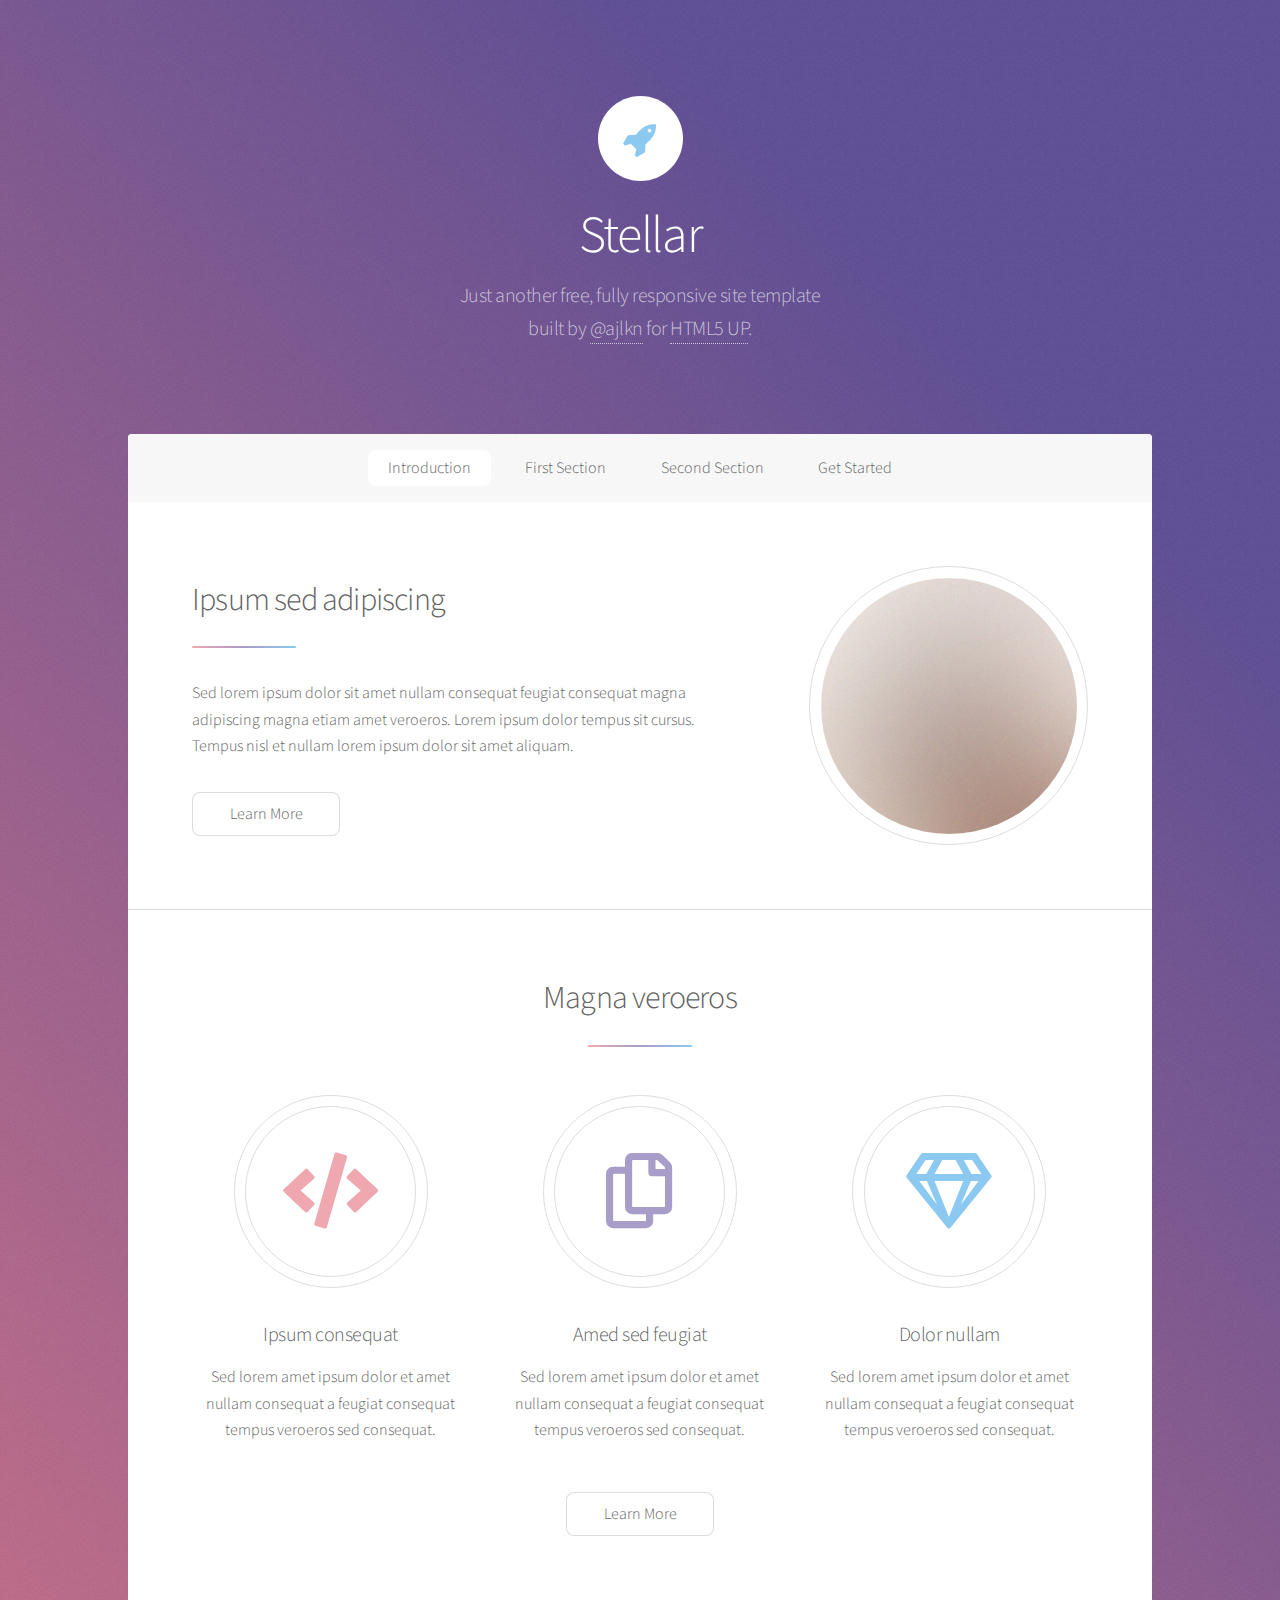
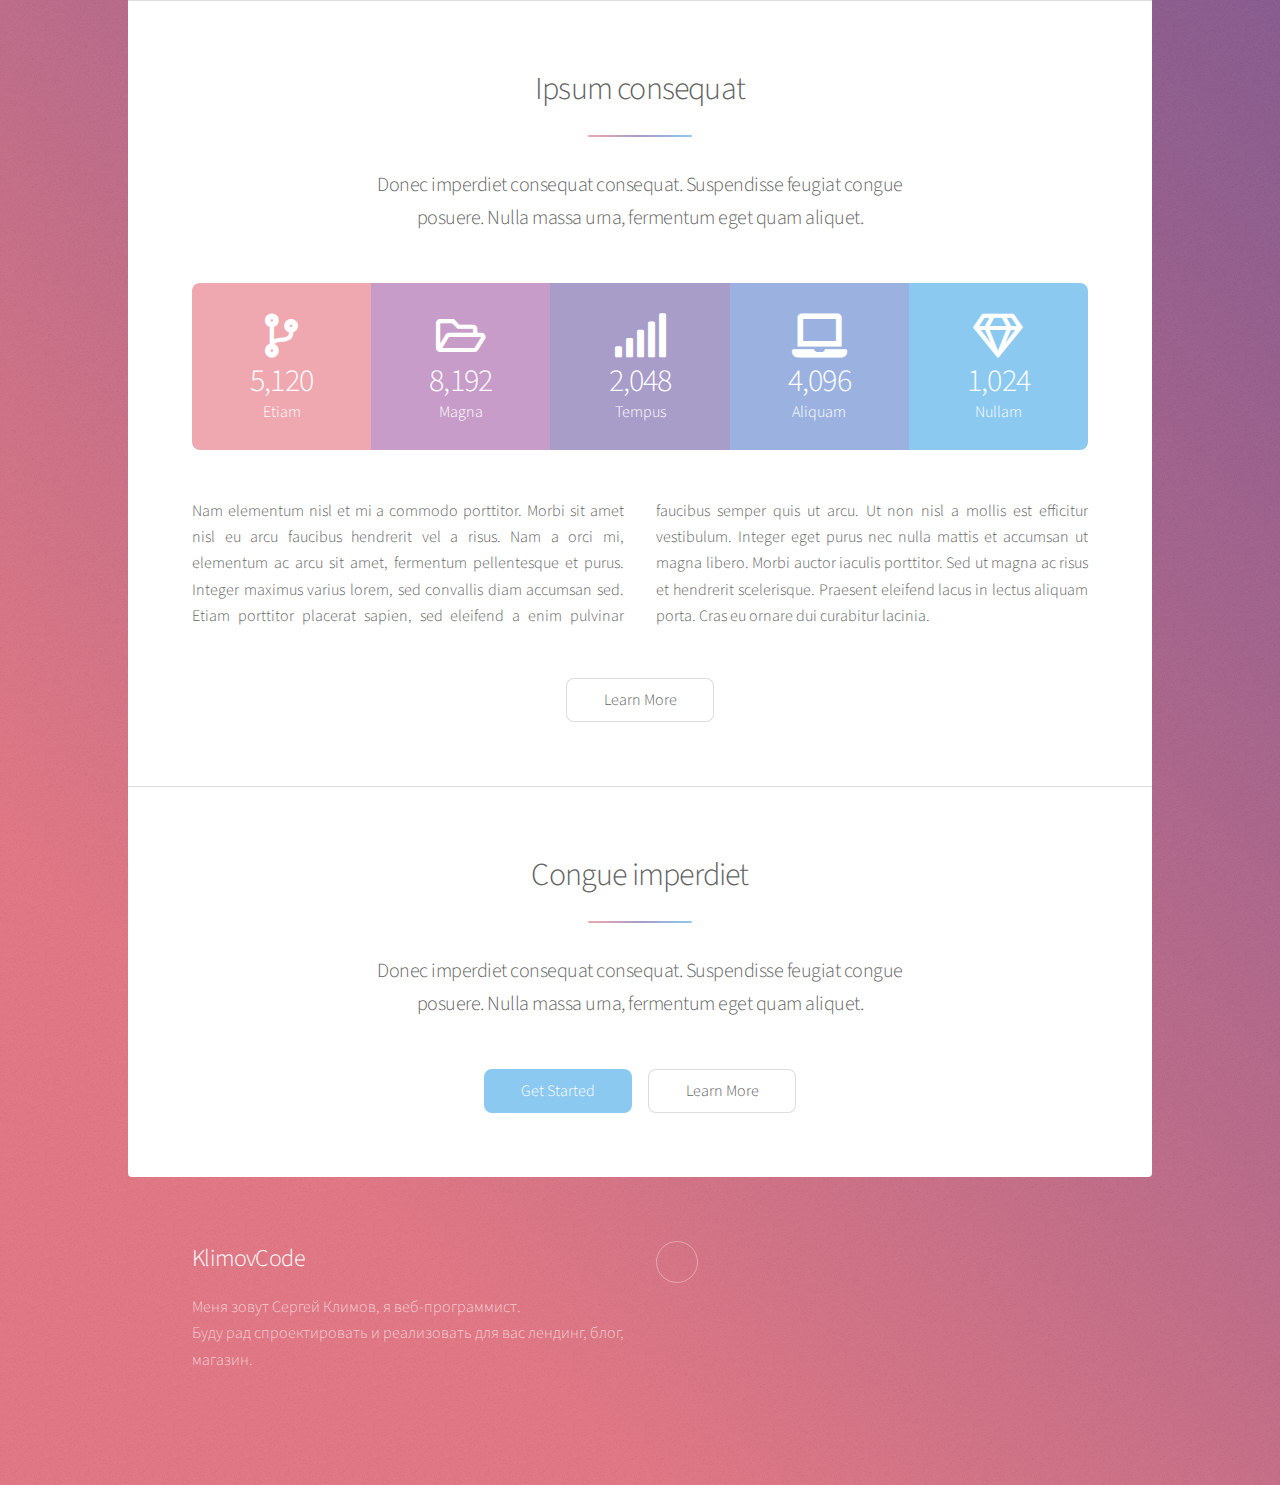
==== index.html @ 46825be9 "add clear template" ====
<!DOCTYPE HTML>
<!--
	Stellar by HTML5 UP
	html5up.net | @ajlkn
	Free for personal and commercial use under the CCA 3.0 license (html5up.net/license)
-->
<html>
	<head>
		<title>Stellar by HTML5 UP</title>
		<meta charset="utf-8" />
		<meta name="viewport" content="width=device-width, initial-scale=1, user-scalable=no" />
		<link rel="stylesheet" href="assets/css/main.css" />
		<noscript><link rel="stylesheet" href="assets/css/noscript.css" /></noscript>
	</head>
	<body class="is-preload">

		<!-- Wrapper -->
			<div id="wrapper">

				<!-- Header -->
					<header id="header" class="alt">
						<span class="logo"><img src="images/logo.svg" alt="" /></span>
						<h1>Stellar</h1>
						<p>Just another free, fully responsive site template<br />
						built by <a href="https://twitter.com/ajlkn">@ajlkn</a> for <a href="https://html5up.net">HTML5 UP</a>.</p>
					</header>

				<!-- Nav -->
					<nav id="nav">
						<ul>
							<li><a href="#intro" class="active">Introduction</a></li>
							<li><a href="#first">First Section</a></li>
							<li><a href="#second">Second Section</a></li>
							<li><a href="#cta">Get Started</a></li>
						</ul>
					</nav>

				<!-- Main -->
					<div id="main">

						<!-- Introduction -->
							<section id="intro" class="main">
								<div class="spotlight">
									<div class="content">
										<header class="major">
											<h2>Ipsum sed adipiscing</h2>
										</header>
										<p>Sed lorem ipsum dolor sit amet nullam consequat feugiat consequat magna
										adipiscing magna etiam amet veroeros. Lorem ipsum dolor tempus sit cursus.
										Tempus nisl et nullam lorem ipsum dolor sit amet aliquam.</p>
										<ul class="actions">
											<li><a href="generic.html" class="button">Learn More</a></li>
										</ul>
									</div>
									<span class="image"><img src="images/pic01.jpg" alt="" /></span>
								</div>
							</section>

						<!-- First Section -->
							<section id="first" class="main special">
								<header class="major">
									<h2>Magna veroeros</h2>
								</header>
								<ul class="features">
									<li>
										<span class="icon solid major style1 fa-code"></span>
										<h3>Ipsum consequat</h3>
										<p>Sed lorem amet ipsum dolor et amet nullam consequat a feugiat consequat tempus veroeros sed consequat.</p>
									</li>
									<li>
										<span class="icon major style3 fa-copy"></span>
										<h3>Amed sed feugiat</h3>
										<p>Sed lorem amet ipsum dolor et amet nullam consequat a feugiat consequat tempus veroeros sed consequat.</p>
									</li>
									<li>
										<span class="icon major style5 fa-gem"></span>
										<h3>Dolor nullam</h3>
										<p>Sed lorem amet ipsum dolor et amet nullam consequat a feugiat consequat tempus veroeros sed consequat.</p>
									</li>
								</ul>
								<footer class="major">
									<ul class="actions special">
										<li><a href="generic.html" class="button">Learn More</a></li>
									</ul>
								</footer>
							</section>

						<!-- Second Section -->
							<section id="second" class="main special">
								<header class="major">
									<h2>Ipsum consequat</h2>
									<p>Donec imperdiet consequat consequat. Suspendisse feugiat congue<br />
									posuere. Nulla massa urna, fermentum eget quam aliquet.</p>
								</header>
								<ul class="statistics">
									<li class="style1">
										<span class="icon solid fa-code-branch"></span>
										<strong>5,120</strong> Etiam
									</li>
									<li class="style2">
										<span class="icon fa-folder-open"></span>
										<strong>8,192</strong> Magna
									</li>
									<li class="style3">
										<span class="icon solid fa-signal"></span>
										<strong>2,048</strong> Tempus
									</li>
									<li class="style4">
										<span class="icon solid fa-laptop"></span>
										<strong>4,096</strong> Aliquam
									</li>
									<li class="style5">
										<span class="icon fa-gem"></span>
										<strong>1,024</strong> Nullam
									</li>
								</ul>
								<p class="content">Nam elementum nisl et mi a commodo porttitor. Morbi sit amet nisl eu arcu faucibus hendrerit vel a risus. Nam a orci mi, elementum ac arcu sit amet, fermentum pellentesque et purus. Integer maximus varius lorem, sed convallis diam accumsan sed. Etiam porttitor placerat sapien, sed eleifend a enim pulvinar faucibus semper quis ut arcu. Ut non nisl a mollis est efficitur vestibulum. Integer eget purus nec nulla mattis et accumsan ut magna libero. Morbi auctor iaculis porttitor. Sed ut magna ac risus et hendrerit scelerisque. Praesent eleifend lacus in lectus aliquam porta. Cras eu ornare dui curabitur lacinia.</p>
								<footer class="major">
									<ul class="actions special">
										<li><a href="generic.html" class="button">Learn More</a></li>
									</ul>
								</footer>
							</section>

						<!-- Get Started -->
							<section id="cta" class="main special">
								<header class="major">
									<h2>Congue imperdiet</h2>
									<p>Donec imperdiet consequat consequat. Suspendisse feugiat congue<br />
									posuere. Nulla massa urna, fermentum eget quam aliquet.</p>
								</header>
								<footer class="major">
									<ul class="actions special">
										<li><a href="generic.html" class="button primary">Get Started</a></li>
										<li><a href="generic.html" class="button">Learn More</a></li>
									</ul>
								</footer>
							</section>

					</div>

				<!-- Footer -->
					<!-- <footer id="footer">
						<section>
							<h2>Aliquam sed mauris</h2>
							<p>Sed lorem ipsum dolor sit amet et nullam consequat feugiat consequat magna adipiscing tempus etiam dolore veroeros. eget dapibus mauris. Cras aliquet, nisl ut viverra sollicitudin, ligula erat egestas velit, vitae tincidunt odio.</p>
							<ul class="actions">
								<li><a href="generic.html" class="button">Learn More</a></li>
							</ul>
						</section>
						<section>
							<h2>Etiam feugiat</h2>
							<dl class="alt">
								<dt>Address</dt>
								<dd>1234 Somewhere Road &bull; Nashville, TN 00000 &bull; USA</dd>
								<dt>Phone</dt>
								<dd>(000) 000-0000 x 0000</dd>
								<dt>Email</dt>
								<dd><a href="#">information@untitled.tld</a></dd>
							</dl>
							<ul class="icons">
								<li><a href="#" class="icon brands fa-twitter alt"><span class="label">Twitter</span></a></li>
								<li><a href="#" class="icon brands fa-facebook-f alt"><span class="label">Facebook</span></a></li>
								<li><a href="#" class="icon brands fa-instagram alt"><span class="label">Instagram</span></a></li>
								<li><a href="#" class="icon brands fa-github alt"><span class="label">GitHub</span></a></li>
								<li><a href="#" class="icon brands fa-dribbble alt"><span class="label">Dribbble</span></a></li>
							</ul>
						</section>
						<p class="copyright">&copy; Untitled. Design: <a href="https://html5up.net">HTML5 UP</a>.</p>
					</footer> -->
					<!-- Footer -->
<footer id="footer">
    <section>
        <h2>KlimovCode</h2>
        <p>Меня зовут Сергей Климов, я веб-программист. <br />
                Буду рад спроектировать и реализовать для вас лендинг, блог, магазин.
        </p>
        <!-- <ul class="actions">
            <li><a href="generic.html" class="button">Learn More</a></li>
        </ul> -->
    </section>
    <section>
        <!-- <h2>Etiam feugiat</h2>
        <dl class="alt">
            <dt>Address</dt>
            <dd>1234 Somewhere Road &bull; Nashville, TN 00000 &bull; USA</dd>
            <dt>Phone</dt>
            <dd>(000) 000-0000 x 0000</dd>
            <dt>Email</dt>
            <dd><a href="#">information@untitled.tld</a></dd>
        </dl> -->
        <ul class="icons">
            <!-- <li><a href="#" class="icon fa-twitter alt"><span class="label">Twitter</span></a></li>
            <li><a href="#" class="icon fa-facebook alt"><span class="label">Facebook</span></a></li>
            <li><a href="#" class="icon fa-instagram alt"><span class="label">Instagram</span></a></li> -->
            <li><a href="https://github.com/KlimovCode" class="icon fa-github alt"><span class="label">GitHub</span></a></li>
            <!-- <li><a href="#" class="icon fa-dribbble alt"><span class="label">Dribbble</span></a></li> -->
        </ul>
    </section>
    <!-- <p class="copyright">&copy; Untitled. Design: <a href="https://html5up.net">HTML5 UP</a>.</p> -->
</footer>

			</div>

		<!-- Scripts -->
			<script src="assets/js/jquery.min.js"></script>
			<script src="assets/js/jquery.scrollex.min.js"></script>
			<script src="assets/js/jquery.scrolly.min.js"></script>
			<script src="assets/js/browser.min.js"></script>
			<script src="assets/js/breakpoints.min.js"></script>
			<script src="assets/js/util.js"></script>
			<script src="assets/js/main.js"></script>

	</body>
</html>
---- assets/css/main.css ----
@import url(fontawesome-all.min.css);
@import 'https://fonts.googleapis.com/css?family=Source+Sans+Pro:300,400';

/*
	Stellar by HTML5 UP
	html5up.net | @ajlkn
	Free for personal and commercial use under the CCA 3.0 license (html5up.net/license)
*/

html, body, div, span, applet, object,
iframe, h1, h2, h3, h4, h5, h6, p, blockquote,
pre, a, abbr, acronym, address, big, cite,
code, del, dfn, em, img, ins, kbd, q, s, samp,
small, strike, strong, sub, sup, tt, var, b,
u, i, center, dl, dt, dd, ol, ul, li, fieldset,
form, label, legend, table, caption, tbody,
tfoot, thead, tr, th, td, article, aside,
canvas, details, embed, figure, figcaption,
footer, header, hgroup, menu, nav, output, ruby,
section, summary, time, mark, audio, video {
	margin: 0;
	padding: 0;
	border: 0;
	font-size: 100%;
	font: inherit;
	vertical-align: baseline;}

article, aside, details, figcaption, figure,
footer, header, hgroup, menu, nav, section {
	display: block;}

body {
	line-height: 1;
}

ol, ul {
	list-style: none;
}

blockquote, q {
	quotes: none;
}

	blockquote:before, blockquote:after, q:before, q:after {
		content: '';
		content: none;
	}

table {
	border-collapse: collapse;
	border-spacing: 0;
}

body {
	-webkit-text-size-adjust: none;
}

mark {
	background-color: transparent;
	color: inherit;
}

input::-moz-focus-inner {
	border: 0;
	padding: 0;
}

input, select, textarea {
	-moz-appearance: none;
	-webkit-appearance: none;
	-ms-appearance: none;
	appearance: none;
}

/* Basic */

	@-ms-viewport {
		width: device-width;
	}

	body {
		-ms-overflow-style: scrollbar;
	}

	@media screen and (max-width: 480px) {

		html, body {
			min-width: 320px;
		}

	}

	html {
		box-sizing: border-box;
	}

	*, *:before, *:after {
		box-sizing: inherit;
	}

	body {
		background-color: #935d8c;
		background-image: url("images/overlay.png"), -moz-linear-gradient(45deg, #e37682 15%, #5f4d93 85%);
		background-image: url("images/overlay.png"), -webkit-linear-gradient(45deg, #e37682 15%, #5f4d93 85%);
		background-image: url("images/overlay.png"), -ms-linear-gradient(45deg, #e37682 15%, #5f4d93 85%);
		background-image: url("images/overlay.png"), linear-gradient(45deg, #e37682 15%, #5f4d93 85%);
	}

		body.is-preload *, body.is-preload *:before, body.is-preload *:after {
			-moz-animation: none !important;
			-webkit-animation: none !important;
			-ms-animation: none !important;
			animation: none !important;
			-moz-transition: none !important;
			-webkit-transition: none !important;
			-ms-transition: none !important;
			transition: none !important;
		}

/* Type */

	body {
		background-color: #935d8c;
		color: rgba(255, 255, 255, 0.65);
	}

	body, input, select, textarea {
		font-family: "Source Sans Pro", Helvetica, sans-serif;
		font-size: 17pt;
		font-weight: 300;
		line-height: 1.65;
	}

		@media screen and (max-width: 1680px) {

			body, input, select, textarea {
				font-size: 14pt;
			}

		}

		@media screen and (max-width: 1280px) {

			body, input, select, textarea {
				font-size: 12pt;
			}

		}

		@media screen and (max-width: 360px) {

			body, input, select, textarea {
				font-size: 11pt;
			}

		}

	a {
		-moz-transition: color 0.2s ease, border-bottom 0.2s ease;
		-webkit-transition: color 0.2s ease, border-bottom 0.2s ease;
		-ms-transition: color 0.2s ease, border-bottom 0.2s ease;
		transition: color 0.2s ease, border-bottom 0.2s ease;
		text-decoration: none;
		border-bottom: dotted 1px;
		color: inherit;
	}

		a:hover {
			border-bottom-color: transparent;
		}

	strong, b {
		font-weight: 400;
	}

	em, i {
		font-style: italic;
	}

	p {
		margin: 0 0 2em 0;
	}

		p.content {
			-moz-columns: 20em 2;
			-webkit-columns: 20em 2;
			-ms-columns: 20em 2;
			columns: 20em 2;
			-moz-column-gap: 2em;
			-webkit-column-gap: 2em;
			-ms-column-gap: 2em;
			column-gap: 2em;
			text-align: justify;
		}

	h1, h2, h3, h4, h5, h6 {
		font-weight: 300;
		line-height: 1.5;
		margin: 0 0 0.7em 0;
		letter-spacing: -0.025em;
	}

		h1 a, h2 a, h3 a, h4 a, h5 a, h6 a {
			color: inherit;
			text-decoration: none;
		}

	h1 {
		font-size: 2.5em;
		line-height: 1.2;
	}

	h2 {
		font-size: 1.5em;
	}

	h3 {
		font-size: 1.25em;
	}

	h4 {
		font-size: 1.1em;
	}

	h5 {
		font-size: 0.9em;
	}

	h6 {
		font-size: 0.7em;
	}

	@media screen and (max-width: 736px) {

		h1 {
			font-size: 2em;
		}

	}

	sub {
		font-size: 0.8em;
		position: relative;
		top: 0.5em;
	}

	sup {
		font-size: 0.8em;
		position: relative;
		top: -0.5em;
	}

	blockquote {
		border-left: solid 4px;
		font-style: italic;
		margin: 0 0 2em 0;
		padding: 0.5em 0 0.5em 2em;
	}

	code {
		border-radius: 8px;
		border: solid 1px;
		font-family: "Courier New", monospace;
		font-size: 0.9em;
		margin: 0 0.25em;
		padding: 0.25em 0.65em;
	}

	pre {
		-webkit-overflow-scrolling: touch;
		font-family: "Courier New", monospace;
		font-size: 0.9em;
		margin: 0 0 2em 0;
	}

		pre code {
			display: block;
			line-height: 1.75;
			padding: 1em 1.5em;
			overflow-x: auto;
		}

	hr {
		border: 0;
		border-bottom: solid 1px;
		margin: 2em 0;
	}

		hr.major {
			margin: 3em 0;
		}

	.align-left {
		text-align: left;
	}

	.align-center {
		text-align: center;
	}

	.align-right {
		text-align: right;
	}

	input, select, textarea {
		color: #ffffff;
	}

	a:hover {
		color: #ffffff;
	}

	strong, b {
		color: #ffffff;
	}

	h1, h2, h3, h4, h5, h6 {
		color: #ffffff;
	}

	blockquote {
		border-left-color: rgba(255, 255, 255, 0.35);
	}

	code {
		background: rgba(255, 255, 255, 0.075);
		border-color: rgba(255, 255, 255, 0.35);
	}

	hr {
		border-bottom-color: rgba(255, 255, 255, 0.35);
	}

/* Row */

	.row {
		display: flex;
		flex-wrap: wrap;
		box-sizing: border-box;
		align-items: stretch;
	}

		.row > * {
			box-sizing: border-box;
		}

		.row.gtr-uniform > * > :last-child {
			margin-bottom: 0;
		}

		.row.aln-left {
			justify-content: flex-start;
		}

		.row.aln-center {
			justify-content: center;
		}

		.row.aln-right {
			justify-content: flex-end;
		}

		.row.aln-top {
			align-items: flex-start;
		}

		.row.aln-middle {
			align-items: center;
		}

		.row.aln-bottom {
			align-items: flex-end;
		}

		.row > .imp {
			order: -1;
		}

		.row > .col-1 {
			width: 8.33333%;
		}

		.row > .off-1 {
			margin-left: 8.33333%;
		}

		.row > .col-2 {
			width: 16.66667%;
		}

		.row > .off-2 {
			margin-left: 16.66667%;
		}

		.row > .col-3 {
			width: 25%;
		}

		.row > .off-3 {
			margin-left: 25%;
		}

		.row > .col-4 {
			width: 33.33333%;
		}

		.row > .off-4 {
			margin-left: 33.33333%;
		}

		.row > .col-5 {
			width: 41.66667%;
		}

		.row > .off-5 {
			margin-left: 41.66667%;
		}

		.row > .col-6 {
			width: 50%;
		}

		.row > .off-6 {
			margin-left: 50%;
		}

		.row > .col-7 {
			width: 58.33333%;
		}

		.row > .off-7 {
			margin-left: 58.33333%;
		}

		.row > .col-8 {
			width: 66.66667%;
		}

		.row > .off-8 {
			margin-left: 66.66667%;
		}

		.row > .col-9 {
			width: 75%;
		}

		.row > .off-9 {
			margin-left: 75%;
		}

		.row > .col-10 {
			width: 83.33333%;
		}

		.row > .off-10 {
			margin-left: 83.33333%;
		}

		.row > .col-11 {
			width: 91.66667%;
		}

		.row > .off-11 {
			margin-left: 91.66667%;
		}

		.row > .col-12 {
			width: 100%;
		}

		.row > .off-12 {
			margin-left: 100%;
		}

		.row.gtr-0 {
			margin-top: 0;
			margin-left: 0em;
		}

			.row.gtr-0 > * {
				padding: 0 0 0 0em;
			}

			.row.gtr-0.gtr-uniform {
				margin-top: 0em;
			}

				.row.gtr-0.gtr-uniform > * {
					padding-top: 0em;
				}

		.row.gtr-25 {
			margin-top: 0;
			margin-left: -0.375em;
		}

			.row.gtr-25 > * {
				padding: 0 0 0 0.375em;
			}

			.row.gtr-25.gtr-uniform {
				margin-top: -0.375em;
			}

				.row.gtr-25.gtr-uniform > * {
					padding-top: 0.375em;
				}

		.row.gtr-50 {
			margin-top: 0;
			margin-left: -0.75em;
		}

			.row.gtr-50 > * {
				padding: 0 0 0 0.75em;
			}

			.row.gtr-50.gtr-uniform {
				margin-top: -0.75em;
			}

				.row.gtr-50.gtr-uniform > * {
					padding-top: 0.75em;
				}

		.row {
			margin-top: 0;
			margin-left: -1.5em;
		}

			.row > * {
				padding: 0 0 0 1.5em;
			}

			.row.gtr-uniform {
				margin-top: -1.5em;
			}

				.row.gtr-uniform > * {
					padding-top: 1.5em;
				}

		.row.gtr-150 {
			margin-top: 0;
			margin-left: -2.25em;
		}

			.row.gtr-150 > * {
				padding: 0 0 0 2.25em;
			}

			.row.gtr-150.gtr-uniform {
				margin-top: -2.25em;
			}

				.row.gtr-150.gtr-uniform > * {
					padding-top: 2.25em;
				}

		.row.gtr-200 {
			margin-top: 0;
			margin-left: -3em;
		}

			.row.gtr-200 > * {
				padding: 0 0 0 3em;
			}

			.row.gtr-200.gtr-uniform {
				margin-top: -3em;
			}

				.row.gtr-200.gtr-uniform > * {
					padding-top: 3em;
				}

		@media screen and (max-width: 1680px) {

			.row {
				display: flex;
				flex-wrap: wrap;
				box-sizing: border-box;
				align-items: stretch;
			}

				.row > * {
					box-sizing: border-box;
				}

				.row.gtr-uniform > * > :last-child {
					margin-bottom: 0;
				}

				.row.aln-left {
					justify-content: flex-start;
				}

				.row.aln-center {
					justify-content: center;
				}

				.row.aln-right {
					justify-content: flex-end;
				}

				.row.aln-top {
					align-items: flex-start;
				}

				.row.aln-middle {
					align-items: center;
				}

				.row.aln-bottom {
					align-items: flex-end;
				}

				.row > .imp-xlarge {
					order: -1;
				}

				.row > .col-1-xlarge {
					width: 8.33333%;
				}

				.row > .off-1-xlarge {
					margin-left: 8.33333%;
				}

				.row > .col-2-xlarge {
					width: 16.66667%;
				}

				.row > .off-2-xlarge {
					margin-left: 16.66667%;
				}

				.row > .col-3-xlarge {
					width: 25%;
				}

				.row > .off-3-xlarge {
					margin-left: 25%;
				}

				.row > .col-4-xlarge {
					width: 33.33333%;
				}

				.row > .off-4-xlarge {
					margin-left: 33.33333%;
				}

				.row > .col-5-xlarge {
					width: 41.66667%;
				}

				.row > .off-5-xlarge {
					margin-left: 41.66667%;
				}

				.row > .col-6-xlarge {
					width: 50%;
				}

				.row > .off-6-xlarge {
					margin-left: 50%;
				}

				.row > .col-7-xlarge {
					width: 58.33333%;
				}

				.row > .off-7-xlarge {
					margin-left: 58.33333%;
				}

				.row > .col-8-xlarge {
					width: 66.66667%;
				}

				.row > .off-8-xlarge {
					margin-left: 66.66667%;
				}

				.row > .col-9-xlarge {
					width: 75%;
				}

				.row > .off-9-xlarge {
					margin-left: 75%;
				}

				.row > .col-10-xlarge {
					width: 83.33333%;
				}

				.row > .off-10-xlarge {
					margin-left: 83.33333%;
				}

				.row > .col-11-xlarge {
					width: 91.66667%;
				}

				.row > .off-11-xlarge {
					margin-left: 91.66667%;
				}

				.row > .col-12-xlarge {
					width: 100%;
				}

				.row > .off-12-xlarge {
					margin-left: 100%;
				}

				.row.gtr-0 {
					margin-top: 0;
					margin-left: 0em;
				}

					.row.gtr-0 > * {
						padding: 0 0 0 0em;
					}

					.row.gtr-0.gtr-uniform {
						margin-top: 0em;
					}

						.row.gtr-0.gtr-uniform > * {
							padding-top: 0em;
						}

				.row.gtr-25 {
					margin-top: 0;
					margin-left: -0.375em;
				}

					.row.gtr-25 > * {
						padding: 0 0 0 0.375em;
					}

					.row.gtr-25.gtr-uniform {
						margin-top: -0.375em;
					}

						.row.gtr-25.gtr-uniform > * {
							padding-top: 0.375em;
						}

				.row.gtr-50 {
					margin-top: 0;
					margin-left: -0.75em;
				}

					.row.gtr-50 > * {
						padding: 0 0 0 0.75em;
					}

					.row.gtr-50.gtr-uniform {
						margin-top: -0.75em;
					}

						.row.gtr-50.gtr-uniform > * {
							padding-top: 0.75em;
						}

				.row {
					margin-top: 0;
					margin-left: -1.5em;
				}

					.row > * {
						padding: 0 0 0 1.5em;
					}

					.row.gtr-uniform {
						margin-top: -1.5em;
					}

						.row.gtr-uniform > * {
							padding-top: 1.5em;
						}

				.row.gtr-150 {
					margin-top: 0;
					margin-left: -2.25em;
				}

					.row.gtr-150 > * {
						padding: 0 0 0 2.25em;
					}

					.row.gtr-150.gtr-uniform {
						margin-top: -2.25em;
					}

						.row.gtr-150.gtr-uniform > * {
							padding-top: 2.25em;
						}

				.row.gtr-200 {
					margin-top: 0;
					margin-left: -3em;
				}

					.row.gtr-200 > * {
						padding: 0 0 0 3em;
					}

					.row.gtr-200.gtr-uniform {
						margin-top: -3em;
					}

						.row.gtr-200.gtr-uniform > * {
							padding-top: 3em;
						}

		}

		@media screen and (max-width: 1280px) {

			.row {
				display: flex;
				flex-wrap: wrap;
				box-sizing: border-box;
				align-items: stretch;
			}

				.row > * {
					box-sizing: border-box;
				}

				.row.gtr-uniform > * > :last-child {
					margin-bottom: 0;
				}

				.row.aln-left {
					justify-content: flex-start;
				}

				.row.aln-center {
					justify-content: center;
				}

				.row.aln-right {
					justify-content: flex-end;
				}

				.row.aln-top {
					align-items: flex-start;
				}

				.row.aln-middle {
					align-items: center;
				}

				.row.aln-bottom {
					align-items: flex-end;
				}

				.row > .imp-large {
					order: -1;
				}

				.row > .col-1-large {
					width: 8.33333%;
				}

				.row > .off-1-large {
					margin-left: 8.33333%;
				}

				.row > .col-2-large {
					width: 16.66667%;
				}

				.row > .off-2-large {
					margin-left: 16.66667%;
				}

				.row > .col-3-large {
					width: 25%;
				}

				.row > .off-3-large {
					margin-left: 25%;
				}

				.row > .col-4-large {
					width: 33.33333%;
				}

				.row > .off-4-large {
					margin-left: 33.33333%;
				}

				.row > .col-5-large {
					width: 41.66667%;
				}

				.row > .off-5-large {
					margin-left: 41.66667%;
				}

				.row > .col-6-large {
					width: 50%;
				}

				.row > .off-6-large {
					margin-left: 50%;
				}

				.row > .col-7-large {
					width: 58.33333%;
				}

				.row > .off-7-large {
					margin-left: 58.33333%;
				}

				.row > .col-8-large {
					width: 66.66667%;
				}

				.row > .off-8-large {
					margin-left: 66.66667%;
				}

				.row > .col-9-large {
					width: 75%;
				}

				.row > .off-9-large {
					margin-left: 75%;
				}

				.row > .col-10-large {
					width: 83.33333%;
				}

				.row > .off-10-large {
					margin-left: 83.33333%;
				}

				.row > .col-11-large {
					width: 91.66667%;
				}

				.row > .off-11-large {
					margin-left: 91.66667%;
				}

				.row > .col-12-large {
					width: 100%;
				}

				.row > .off-12-large {
					margin-left: 100%;
				}

				.row.gtr-0 {
					margin-top: 0;
					margin-left: 0em;
				}

					.row.gtr-0 > * {
						padding: 0 0 0 0em;
					}

					.row.gtr-0.gtr-uniform {
						margin-top: 0em;
					}

						.row.gtr-0.gtr-uniform > * {
							padding-top: 0em;
						}

				.row.gtr-25 {
					margin-top: 0;
					margin-left: -0.375em;
				}

					.row.gtr-25 > * {
						padding: 0 0 0 0.375em;
					}

					.row.gtr-25.gtr-uniform {
						margin-top: -0.375em;
					}

						.row.gtr-25.gtr-uniform > * {
							padding-top: 0.375em;
						}

				.row.gtr-50 {
					margin-top: 0;
					margin-left: -0.75em;
				}

					.row.gtr-50 > * {
						padding: 0 0 0 0.75em;
					}

					.row.gtr-50.gtr-uniform {
						margin-top: -0.75em;
					}

						.row.gtr-50.gtr-uniform > * {
							padding-top: 0.75em;
						}

				.row {
					margin-top: 0;
					margin-left: -1.5em;
				}

					.row > * {
						padding: 0 0 0 1.5em;
					}

					.row.gtr-uniform {
						margin-top: -1.5em;
					}

						.row.gtr-uniform > * {
							padding-top: 1.5em;
						}

				.row.gtr-150 {
					margin-top: 0;
					margin-left: -2.25em;
				}

					.row.gtr-150 > * {
						padding: 0 0 0 2.25em;
					}

					.row.gtr-150.gtr-uniform {
						margin-top: -2.25em;
					}

						.row.gtr-150.gtr-uniform > * {
							padding-top: 2.25em;
						}

				.row.gtr-200 {
					margin-top: 0;
					margin-left: -3em;
				}

					.row.gtr-200 > * {
						padding: 0 0 0 3em;
					}

					.row.gtr-200.gtr-uniform {
						margin-top: -3em;
					}

						.row.gtr-200.gtr-uniform > * {
							padding-top: 3em;
						}

		}

		@media screen and (max-width: 980px) {

			.row {
				display: flex;
				flex-wrap: wrap;
				box-sizing: border-box;
				align-items: stretch;
			}

				.row > * {
					box-sizing: border-box;
				}

				.row.gtr-uniform > * > :last-child {
					margin-bottom: 0;
				}

				.row.aln-left {
					justify-content: flex-start;
				}

				.row.aln-center {
					justify-content: center;
				}

				.row.aln-right {
					justify-content: flex-end;
				}

				.row.aln-top {
					align-items: flex-start;
				}

				.row.aln-middle {
					align-items: center;
				}

				.row.aln-bottom {
					align-items: flex-end;
				}

				.row > .imp-medium {
					order: -1;
				}

				.row > .col-1-medium {
					width: 8.33333%;
				}

				.row > .off-1-medium {
					margin-left: 8.33333%;
				}

				.row > .col-2-medium {
					width: 16.66667%;
				}

				.row > .off-2-medium {
					margin-left: 16.66667%;
				}

				.row > .col-3-medium {
					width: 25%;
				}

				.row > .off-3-medium {
					margin-left: 25%;
				}

				.row > .col-4-medium {
					width: 33.33333%;
				}

				.row > .off-4-medium {
					margin-left: 33.33333%;
				}

				.row > .col-5-medium {
					width: 41.66667%;
				}

				.row > .off-5-medium {
					margin-left: 41.66667%;
				}

				.row > .col-6-medium {
					width: 50%;
				}

				.row > .off-6-medium {
					margin-left: 50%;
				}

				.row > .col-7-medium {
					width: 58.33333%;
				}

				.row > .off-7-medium {
					margin-left: 58.33333%;
				}

				.row > .col-8-medium {
					width: 66.66667%;
				}

				.row > .off-8-medium {
					margin-left: 66.66667%;
				}

				.row > .col-9-medium {
					width: 75%;
				}

				.row > .off-9-medium {
					margin-left: 75%;
				}

				.row > .col-10-medium {
					width: 83.33333%;
				}

				.row > .off-10-medium {
					margin-left: 83.33333%;
				}

				.row > .col-11-medium {
					width: 91.66667%;
				}

				.row > .off-11-medium {
					margin-left: 91.66667%;
				}

				.row > .col-12-medium {
					width: 100%;
				}

				.row > .off-12-medium {
					margin-left: 100%;
				}

				.row.gtr-0 {
					margin-top: 0;
					margin-left: 0em;
				}

					.row.gtr-0 > * {
						padding: 0 0 0 0em;
					}

					.row.gtr-0.gtr-uniform {
						margin-top: 0em;
					}

						.row.gtr-0.gtr-uniform > * {
							padding-top: 0em;
						}

				.row.gtr-25 {
					margin-top: 0;
					margin-left: -0.375em;
				}

					.row.gtr-25 > * {
						padding: 0 0 0 0.375em;
					}

					.row.gtr-25.gtr-uniform {
						margin-top: -0.375em;
					}

						.row.gtr-25.gtr-uniform > * {
							padding-top: 0.375em;
						}

				.row.gtr-50 {
					margin-top: 0;
					margin-left: -0.75em;
				}

					.row.gtr-50 > * {
						padding: 0 0 0 0.75em;
					}

					.row.gtr-50.gtr-uniform {
						margin-top: -0.75em;
					}

						.row.gtr-50.gtr-uniform > * {
							padding-top: 0.75em;
						}

				.row {
					margin-top: 0;
					margin-left: -1.5em;
				}

					.row > * {
						padding: 0 0 0 1.5em;
					}

					.row.gtr-uniform {
						margin-top: -1.5em;
					}

						.row.gtr-uniform > * {
							padding-top: 1.5em;
						}

				.row.gtr-150 {
					margin-top: 0;
					margin-left: -2.25em;
				}

					.row.gtr-150 > * {
						padding: 0 0 0 2.25em;
					}

					.row.gtr-150.gtr-uniform {
						margin-top: -2.25em;
					}

						.row.gtr-150.gtr-uniform > * {
							padding-top: 2.25em;
						}

				.row.gtr-200 {
					margin-top: 0;
					margin-left: -3em;
				}

					.row.gtr-200 > * {
						padding: 0 0 0 3em;
					}

					.row.gtr-200.gtr-uniform {
						margin-top: -3em;
					}

						.row.gtr-200.gtr-uniform > * {
							padding-top: 3em;
						}

		}

		@media screen and (max-width: 736px) {

			.row {
				display: flex;
				flex-wrap: wrap;
				box-sizing: border-box;
				align-items: stretch;
			}

				.row > * {
					box-sizing: border-box;
				}

				.row.gtr-uniform > * > :last-child {
					margin-bottom: 0;
				}

				.row.aln-left {
					justify-content: flex-start;
				}

				.row.aln-center {
					justify-content: center;
				}

				.row.aln-right {
					justify-content: flex-end;
				}

				.row.aln-top {
					align-items: flex-start;
				}

				.row.aln-middle {
					align-items: center;
				}

				.row.aln-bottom {
					align-items: flex-end;
				}

				.row > .imp-small {
					order: -1;
				}

				.row > .col-1-small {
					width: 8.33333%;
				}

				.row > .off-1-small {
					margin-left: 8.33333%;
				}

				.row > .col-2-small {
					width: 16.66667%;
				}

				.row > .off-2-small {
					margin-left: 16.66667%;
				}

				.row > .col-3-small {
					width: 25%;
				}

				.row > .off-3-small {
					margin-left: 25%;
				}

				.row > .col-4-small {
					width: 33.33333%;
				}

				.row > .off-4-small {
					margin-left: 33.33333%;
				}

				.row > .col-5-small {
					width: 41.66667%;
				}

				.row > .off-5-small {
					margin-left: 41.66667%;
				}

				.row > .col-6-small {
					width: 50%;
				}

				.row > .off-6-small {
					margin-left: 50%;
				}

				.row > .col-7-small {
					width: 58.33333%;
				}

				.row > .off-7-small {
					margin-left: 58.33333%;
				}

				.row > .col-8-small {
					width: 66.66667%;
				}

				.row > .off-8-small {
					margin-left: 66.66667%;
				}

				.row > .col-9-small {
					width: 75%;
				}

				.row > .off-9-small {
					margin-left: 75%;
				}

				.row > .col-10-small {
					width: 83.33333%;
				}

				.row > .off-10-small {
					margin-left: 83.33333%;
				}

				.row > .col-11-small {
					width: 91.66667%;
				}

				.row > .off-11-small {
					margin-left: 91.66667%;
				}

				.row > .col-12-small {
					width: 100%;
				}

				.row > .off-12-small {
					margin-left: 100%;
				}

				.row.gtr-0 {
					margin-top: 0;
					margin-left: 0em;
				}

					.row.gtr-0 > * {
						padding: 0 0 0 0em;
					}

					.row.gtr-0.gtr-uniform {
						margin-top: 0em;
					}

						.row.gtr-0.gtr-uniform > * {
							padding-top: 0em;
						}

				.row.gtr-25 {
					margin-top: 0;
					margin-left: -0.25em;
				}

					.row.gtr-25 > * {
						padding: 0 0 0 0.25em;
					}

					.row.gtr-25.gtr-uniform {
						margin-top: -0.25em;
					}

						.row.gtr-25.gtr-uniform > * {
							padding-top: 0.25em;
						}

				.row.gtr-50 {
					margin-top: 0;
					margin-left: -0.5em;
				}

					.row.gtr-50 > * {
						padding: 0 0 0 0.5em;
					}

					.row.gtr-50.gtr-uniform {
						margin-top: -0.5em;
					}

						.row.gtr-50.gtr-uniform > * {
							padding-top: 0.5em;
						}

				.row {
					margin-top: 0;
					margin-left: -1em;
				}

					.row > * {
						padding: 0 0 0 1em;
					}

					.row.gtr-uniform {
						margin-top: -1em;
					}

						.row.gtr-uniform > * {
							padding-top: 1em;
						}

				.row.gtr-150 {
					margin-top: 0;
					margin-left: -1.5em;
				}

					.row.gtr-150 > * {
						padding: 0 0 0 1.5em;
					}

					.row.gtr-150.gtr-uniform {
						margin-top: -1.5em;
					}

						.row.gtr-150.gtr-uniform > * {
							padding-top: 1.5em;
						}

				.row.gtr-200 {
					margin-top: 0;
					margin-left: -2em;
				}

					.row.gtr-200 > * {
						padding: 0 0 0 2em;
					}

					.row.gtr-200.gtr-uniform {
						margin-top: -2em;
					}

						.row.gtr-200.gtr-uniform > * {
							padding-top: 2em;
						}

		}

		@media screen and (max-width: 480px) {

			.row {
				display: flex;
				flex-wrap: wrap;
				box-sizing: border-box;
				align-items: stretch;
			}

				.row > * {
					box-sizing: border-box;
				}

				.row.gtr-uniform > * > :last-child {
					margin-bottom: 0;
				}

				.row.aln-left {
					justify-content: flex-start;
				}

				.row.aln-center {
					justify-content: center;
				}

				.row.aln-right {
					justify-content: flex-end;
				}

				.row.aln-top {
					align-items: flex-start;
				}

				.row.aln-middle {
					align-items: center;
				}

				.row.aln-bottom {
					align-items: flex-end;
				}

				.row > .imp-xsmall {
					order: -1;
				}

				.row > .col-1-xsmall {
					width: 8.33333%;
				}

				.row > .off-1-xsmall {
					margin-left: 8.33333%;
				}

				.row > .col-2-xsmall {
					width: 16.66667%;
				}

				.row > .off-2-xsmall {
					margin-left: 16.66667%;
				}

				.row > .col-3-xsmall {
					width: 25%;
				}

				.row > .off-3-xsmall {
					margin-left: 25%;
				}

				.row > .col-4-xsmall {
					width: 33.33333%;
				}

				.row > .off-4-xsmall {
					margin-left: 33.33333%;
				}

				.row > .col-5-xsmall {
					width: 41.66667%;
				}

				.row > .off-5-xsmall {
					margin-left: 41.66667%;
				}

				.row > .col-6-xsmall {
					width: 50%;
				}

				.row > .off-6-xsmall {
					margin-left: 50%;
				}

				.row > .col-7-xsmall {
					width: 58.33333%;
				}

				.row > .off-7-xsmall {
					margin-left: 58.33333%;
				}

				.row > .col-8-xsmall {
					width: 66.66667%;
				}

				.row > .off-8-xsmall {
					margin-left: 66.66667%;
				}

				.row > .col-9-xsmall {
					width: 75%;
				}

				.row > .off-9-xsmall {
					margin-left: 75%;
				}

				.row > .col-10-xsmall {
					width: 83.33333%;
				}

				.row > .off-10-xsmall {
					margin-left: 83.33333%;
				}

				.row > .col-11-xsmall {
					width: 91.66667%;
				}

				.row > .off-11-xsmall {
					margin-left: 91.66667%;
				}

				.row > .col-12-xsmall {
					width: 100%;
				}

				.row > .off-12-xsmall {
					margin-left: 100%;
				}

				.row.gtr-0 {
					margin-top: 0;
					margin-left: 0em;
				}

					.row.gtr-0 > * {
						padding: 0 0 0 0em;
					}

					.row.gtr-0.gtr-uniform {
						margin-top: 0em;
					}

						.row.gtr-0.gtr-uniform > * {
							padding-top: 0em;
						}

				.row.gtr-25 {
					margin-top: 0;
					margin-left: -0.3125em;
				}

					.row.gtr-25 > * {
						padding: 0 0 0 0.3125em;
					}

					.row.gtr-25.gtr-uniform {
						margin-top: -0.3125em;
					}

						.row.gtr-25.gtr-uniform > * {
							padding-top: 0.3125em;
						}

				.row.gtr-50 {
					margin-top: 0;
					margin-left: -0.625em;
				}

					.row.gtr-50 > * {
						padding: 0 0 0 0.625em;
					}

					.row.gtr-50.gtr-uniform {
						margin-top: -0.625em;
					}

						.row.gtr-50.gtr-uniform > * {
							padding-top: 0.625em;
						}

				.row {
					margin-top: 0;
					margin-left: -1.25em;
				}

					.row > * {
						padding: 0 0 0 1.25em;
					}

					.row.gtr-uniform {
						margin-top: -1.25em;
					}

						.row.gtr-uniform > * {
							padding-top: 1.25em;
						}

				.row.gtr-150 {
					margin-top: 0;
					margin-left: -1.875em;
				}

					.row.gtr-150 > * {
						padding: 0 0 0 1.875em;
					}

					.row.gtr-150.gtr-uniform {
						margin-top: -1.875em;
					}

						.row.gtr-150.gtr-uniform > * {
							padding-top: 1.875em;
						}

				.row.gtr-200 {
					margin-top: 0;
					margin-left: -2.5em;
				}

					.row.gtr-200 > * {
						padding: 0 0 0 2.5em;
					}

					.row.gtr-200.gtr-uniform {
						margin-top: -2.5em;
					}

						.row.gtr-200.gtr-uniform > * {
							padding-top: 2.5em;
						}

		}

/* Box */

	.box {
		border-radius: 8px;
		border: solid;
		margin-bottom: 2em;
		padding: 1.5em;
	}

		.box > :last-child,
		.box > :last-child > :last-child,
		.box > :last-child > :last-child > :last-child {
			margin-bottom: 0;
		}

		.box.alt {
			border: 0;
			border-radius: 0;
			padding: 0;
		}

	.box {
		border-color: rgba(255, 255, 255, 0.35);
	}

/* Button */

	input[type="submit"],
	input[type="reset"],
	input[type="button"],
	button,
	.button {
		-moz-appearance: none;
		-webkit-appearance: none;
		-ms-appearance: none;
		appearance: none;
		-moz-transition: background-color 0.2s ease-in-out, color 0.2s ease-in-out;
		-webkit-transition: background-color 0.2s ease-in-out, color 0.2s ease-in-out;
		-ms-transition: background-color 0.2s ease-in-out, color 0.2s ease-in-out;
		transition: background-color 0.2s ease-in-out, color 0.2s ease-in-out;
		border-radius: 8px;
		border: 0;
		cursor: pointer;
		display: inline-block;
		font-weight: 300;
		height: 2.75em;
		line-height: 2.75em;
		min-width: 9.25em;
		padding: 0 1.5em;
		text-align: center;
		text-decoration: none;
		white-space: nowrap;
	}

		input[type="submit"].icon,
		input[type="reset"].icon,
		input[type="button"].icon,
		button.icon,
		.button.icon {
			padding-left: 1.35em;
		}

			input[type="submit"].icon:before,
			input[type="reset"].icon:before,
			input[type="button"].icon:before,
			button.icon:before,
			.button.icon:before {
				margin-right: 0.5em;
			}

		input[type="submit"].fit,
		input[type="reset"].fit,
		input[type="button"].fit,
		button.fit,
		.button.fit {
			width: 100%;
		}

		input[type="submit"].small,
		input[type="reset"].small,
		input[type="button"].small,
		button.small,
		.button.small {
			font-size: 0.8em;
		}

		input[type="submit"].large,
		input[type="reset"].large,
		input[type="button"].large,
		button.large,
		.button.large {
			font-size: 1.35em;
		}

		input[type="submit"].disabled, input[type="submit"]:disabled,
		input[type="reset"].disabled,
		input[type="reset"]:disabled,
		input[type="button"].disabled,
		input[type="button"]:disabled,
		button.disabled,
		button:disabled,
		.button.disabled,
		.button:disabled {
			pointer-events: none;
			opacity: 0.25;
		}

		@media screen and (max-width: 736px) {

			input[type="submit"],
			input[type="reset"],
			input[type="button"],
			button,
			.button {
				min-width: 0;
			}

		}

	input[type="submit"],
	input[type="reset"],
	input[type="button"],
	button,
	.button {
		background-color: transparent;
		box-shadow: inset 0 0 0 1px rgba(255, 255, 255, 0.35);
		color: #ffffff !important;
	}

		input[type="submit"]:hover,
		input[type="reset"]:hover,
		input[type="button"]:hover,
		button:hover,
		.button:hover {
			background-color: rgba(255, 255, 255, 0.075);
		}

		input[type="submit"]:active,
		input[type="reset"]:active,
		input[type="button"]:active,
		button:active,
		.button:active {
			background-color: rgba(255, 255, 255, 0.2);
		}

		input[type="submit"].icon:before,
		input[type="reset"].icon:before,
		input[type="button"].icon:before,
		button.icon:before,
		.button.icon:before {
			color: rgba(255, 255, 255, 0.5);
		}

		input[type="submit"].primary,
		input[type="reset"].primary,
		input[type="button"].primary,
		button.primary,
		.button.primary {
			background-color: #8cc9f0;
			color: #ffffff !important;
			box-shadow: none;
		}

			input[type="submit"].primary:hover,
			input[type="reset"].primary:hover,
			input[type="button"].primary:hover,
			button.primary:hover,
			.button.primary:hover {
				background-color: #9acff2;
			}

			input[type="submit"].primary:active,
			input[type="reset"].primary:active,
			input[type="button"].primary:active,
			button.primary:active,
			.button.primary:active {
				background-color: #7ec3ee;
			}

			input[type="submit"].primary.icon:before,
			input[type="reset"].primary.icon:before,
			input[type="button"].primary.icon:before,
			button.primary.icon:before,
			.button.primary.icon:before {
				color: #ffffff !important;
			}

/* Form */

	form {
		margin: 0 0 2em 0;
	}

	label {
		display: block;
		font-size: 0.9em;
		font-weight: 400;
		margin: 0 0 1em 0;
	}

	input[type="text"],
	input[type="password"],
	input[type="email"],
	select,
	textarea {
		-moz-appearance: none;
		-webkit-appearance: none;
		-ms-appearance: none;
		appearance: none;
		border-radius: 8px;
		border: solid 1px;
		color: inherit;
		display: block;
		outline: 0;
		padding: 0 1em;
		text-decoration: none;
		width: 100%;
	}

		input[type="text"]:invalid,
		input[type="password"]:invalid,
		input[type="email"]:invalid,
		select:invalid,
		textarea:invalid {
			box-shadow: none;
		}

	select {
		background-size: 1.25rem;
		background-repeat: no-repeat;
		background-position: calc(100% - 1rem) center;
		height: 2.75em;
		padding-right: 2.75em;
		text-overflow: ellipsis;
	}

		select:focus::-ms-value {
			background-color: transparent;
		}

		select::-ms-expand {
			display: none;
		}

	input[type="text"],
	input[type="password"],
	input[type="email"],
	select {
		height: 2.75em;
	}

	textarea {
		padding: 0.75em 1em;
	}

	input[type="checkbox"],
	input[type="radio"] {
		-moz-appearance: none;
		-webkit-appearance: none;
		-ms-appearance: none;
		appearance: none;
		display: block;
		float: left;
		margin-right: -2em;
		opacity: 0;
		width: 1em;
		z-index: -1;
	}

		input[type="checkbox"] + label,
		input[type="radio"] + label {
			text-decoration: none;
			cursor: pointer;
			display: inline-block;
			font-size: 1em;
			font-weight: 300;
			padding-left: 2.4em;
			padding-right: 0.75em;
			position: relative;
		}

			input[type="checkbox"] + label:before,
			input[type="radio"] + label:before {
				-moz-osx-font-smoothing: grayscale;
				-webkit-font-smoothing: antialiased;
				display: inline-block;
				font-style: normal;
				font-variant: normal;
				text-rendering: auto;
				line-height: 1;
				text-transform: none !important;
				font-family: 'Font Awesome 5 Free';
				font-weight: 900;
			}

			input[type="checkbox"] + label:before,
			input[type="radio"] + label:before {
				border-radius: 8px;
				border: solid 1px;
				content: '';
				display: inline-block;
				font-size: 0.8em;
				height: 2.0625em;
				left: 0;
				line-height: 2.0625em;
				position: absolute;
				text-align: center;
				top: 0;
				width: 2.0625em;
			}

		input[type="checkbox"]:checked + label:before,
		input[type="radio"]:checked + label:before {
			content: '\f00c';
		}

	input[type="checkbox"] + label:before {
		border-radius: 8px;
	}

	input[type="radio"] + label:before {
		border-radius: 100%;
	}

	::-webkit-input-placeholder {
		opacity: 1.0;
	}

	:-moz-placeholder {
		opacity: 1.0;
	}

	::-moz-placeholder {
		opacity: 1.0;
	}

	:-ms-input-placeholder {
		opacity: 1.0;
	}

	label {
		color: #ffffff;
	}

	input[type="text"],
	input[type="password"],
	input[type="email"],
	select,
	textarea {
		background-color: rgba(255, 255, 255, 0.075);
		border-color: rgba(255, 255, 255, 0.35);
	}

		input[type="text"]:focus,
		input[type="password"]:focus,
		input[type="email"]:focus,
		select:focus,
		textarea:focus {
			border-color: #8cc9f0;
			box-shadow: 0 0 0 1px #8cc9f0;
		}

	select {
		background-image: url("data:image/svg+xml;charset=utf8,%3Csvg xmlns='http://www.w3.org/2000/svg' width='40' height='40' preserveAspectRatio='none' viewBox='0 0 40 40'%3E%3Cpath d='M9.4,12.3l10.4,10.4l10.4-10.4c0.2-0.2,0.5-0.4,0.9-0.4c0.3,0,0.6,0.1,0.9,0.4l3.3,3.3c0.2,0.2,0.4,0.5,0.4,0.9 c0,0.4-0.1,0.6-0.4,0.9L20.7,31.9c-0.2,0.2-0.5,0.4-0.9,0.4c-0.3,0-0.6-0.1-0.9-0.4L4.3,17.3c-0.2-0.2-0.4-0.5-0.4-0.9 c0-0.4,0.1-0.6,0.4-0.9l3.3-3.3c0.2-0.2,0.5-0.4,0.9-0.4S9.1,12.1,9.4,12.3z' fill='rgba(255, 255, 255, 0.35)' /%3E%3C/svg%3E");
	}

		select option {
			color: #ffffff;
			background: #935d8c;
		}

	input[type="checkbox"] + label,
	input[type="radio"] + label {
		color: rgba(255, 255, 255, 0.65);
	}

		input[type="checkbox"] + label:before,
		input[type="radio"] + label:before {
			background: rgba(255, 255, 255, 0.075);
			border-color: rgba(255, 255, 255, 0.35);
		}

	input[type="checkbox"]:checked + label:before,
	input[type="radio"]:checked + label:before {
		background-color: #ffffff;
		border-color: #ffffff;
		color: #935d8c;
	}

	input[type="checkbox"]:focus + label:before,
	input[type="radio"]:focus + label:before {
		border-color: #8cc9f0;
		box-shadow: 0 0 0 1px #8cc9f0;
	}

	::-webkit-input-placeholder {
		color: rgba(255, 255, 255, 0.5) !important;
	}

	:-moz-placeholder {
		color: rgba(255, 255, 255, 0.5) !important;
	}

	::-moz-placeholder {
		color: rgba(255, 255, 255, 0.5) !important;
	}

	:-ms-input-placeholder {
		color: rgba(255, 255, 255, 0.5) !important;
	}

	.formerize-placeholder {
		color: rgba(255, 255, 255, 0.5) !important;
	}

/* Icon */

	.icon {
		text-decoration: none;
		-moz-transition: background-color 0.2s ease-in-out, color 0.2s ease-in-out;
		-webkit-transition: background-color 0.2s ease-in-out, color 0.2s ease-in-out;
		-ms-transition: background-color 0.2s ease-in-out, color 0.2s ease-in-out;
		transition: background-color 0.2s ease-in-out, color 0.2s ease-in-out;
		border-bottom: none;
		position: relative;
	}

		.icon:before {
			-moz-osx-font-smoothing: grayscale;
			-webkit-font-smoothing: antialiased;
			display: inline-block;
			font-style: normal;
			font-variant: normal;
			text-rendering: auto;
			line-height: 1;
			text-transform: none !important;
			font-family: 'Font Awesome 5 Free';
			font-weight: 400;
		}

		.icon > .label {
			display: none;
		}

		.icon:before {
			line-height: solid;
		}

		.icon.solid:before {
			font-weight: 900;
		}

		.icon.brands:before {
			font-family: 'Font Awesome 5 Brands';
		}

		.icon.major {
			border: solid 1px;
			display: inline-block;
			border-radius: 100%;
			padding: 0.65em;
			margin: 0 0 2em 0;
			cursor: default;
		}

			.icon.major:before {
				display: inline-block;
				font-size: 6.25rem;
				width: 2.25em;
				height: 2.25em;
				line-height: 2.2em;
				border-radius: 100%;
				border: solid 1px;
				text-align: center;
			}

		.icon.alt {
			display: inline-block;
			border: solid 1px;
			border-radius: 100%;
		}

			.icon.alt:before {
				display: block;
				font-size: 1.25em;
				width: 2em;
				height: 2em;
				text-align: center;
				line-height: 2em;
			}

		.icon.style1 {
			color: #efa8b0;
		}

		.icon.style2 {
			color: #c79cc8;
		}

		.icon.style3 {
			color: #a89cc8;
		}

		.icon.style4 {
			color: #9bb2e1;
		}

		.icon.style5 {
			color: #8cc9f0;
		}

		@media screen and (max-width: 1680px) {

			.icon.major:before {
				font-size: 5.5rem;
			}

		}

		@media screen and (max-width: 1280px) {

			.icon.major:before {
				font-size: 4.75rem;
			}

		}

		@media screen and (max-width: 736px) {

			.icon.major {
				margin: 0 0 1.5em 0;
				padding: 0.35em;
			}

				.icon.major:before {
					font-size: 3.5rem;
				}

		}

	.icon.major {
		border-color: rgba(255, 255, 255, 0.35);
	}

		.icon.major:before {
			border-color: rgba(255, 255, 255, 0.35);
		}

	.icon.alt {
		border-color: rgba(255, 255, 255, 0.35);
		color: #ffffff;
	}

		.icon.alt:hover {
			background-color: rgba(255, 255, 255, 0.075);
		}

		.icon.alt:active {
			background-color: rgba(255, 255, 255, 0.2);
		}

/* Image */

	.image {
		border-radius: 8px;
		border: 0;
		display: inline-block;
		position: relative;
	}

		.image img {
			border-radius: 8px;
			display: block;
		}

		.image.left, .image.right {
			max-width: 40%;
		}

			.image.left img, .image.right img {
				width: 100%;
			}

		.image.left {
			float: left;
			margin: 0 1.5em 1em 0;
			top: 0.25em;
		}

		.image.right {
			float: right;
			margin: 0 0 1em 1.5em;
			top: 0.25em;
		}

		.image.fit {
			display: block;
			margin: 0 0 2em 0;
			width: 100%;
		}

			.image.fit img {
				width: 100%;
			}

		.image.main {
			display: block;
			margin: 0 0 3em 0;
			width: 100%;
		}

			.image.main img {
				width: 100%;
			}

/* List */

	ol {
		list-style: decimal;
		margin: 0 0 2em 0;
		padding-left: 1.25em;
	}

		ol li {
			padding-left: 0.25em;
		}

	ul {
		list-style: disc;
		margin: 0 0 2em 0;
		padding-left: 1em;
	}

		ul li {
			padding-left: 0.5em;
		}

		ul.alt {
			list-style: none;
			padding-left: 0;
		}

			ul.alt li {
				border-top: solid 1px;
				padding: 0.5em 0;
			}

				ul.alt li:first-child {
					border-top: 0;
					padding-top: 0;
				}

	dl {
		margin: 0 0 2em 0;
	}

		dl dt {
			display: block;
			font-weight: 400;
			margin: 0 0 1em 0;
		}

		dl dd {
			margin-left: 2em;
		}

		dl.alt dt {
			display: block;
			width: 3em;
			margin: 0;
			clear: left;
			float: left;
		}

		dl.alt dd {
			margin: 0 0 0.85em 5.5em;
		}

		dl.alt:after {
			content: '';
			display: block;
			clear: both;
		}

	ul.alt li {
		border-top-color: rgba(255, 255, 255, 0.35);
	}

	dl dt {
		color: #ffffff;
	}

/* Actions */

	ul.actions {
		display: -moz-flex;
		display: -webkit-flex;
		display: -ms-flex;
		display: flex;
		cursor: default;
		list-style: none;
		margin-left: -1em;
		padding-left: 0;
	}

		ul.actions li {
			padding: 0 0 0 1em;
			vertical-align: middle;
		}

		ul.actions.special {
			-moz-justify-content: center;
			-webkit-justify-content: center;
			-ms-justify-content: center;
			justify-content: center;
			width: 100%;
			margin-left: 0;
		}

			ul.actions.special li:first-child {
				padding-left: 0;
			}

		ul.actions.stacked {
			-moz-flex-direction: column;
			-webkit-flex-direction: column;
			-ms-flex-direction: column;
			flex-direction: column;
			margin-left: 0;
		}

			ul.actions.stacked li {
				padding: 1.3em 0 0 0;
			}

				ul.actions.stacked li:first-child {
					padding-top: 0;
				}

		ul.actions.fit {
			width: calc(100% + 1em);
		}

			ul.actions.fit li {
				-moz-flex-grow: 1;
				-webkit-flex-grow: 1;
				-ms-flex-grow: 1;
				flex-grow: 1;
				-moz-flex-shrink: 1;
				-webkit-flex-shrink: 1;
				-ms-flex-shrink: 1;
				flex-shrink: 1;
				width: 100%;
			}

				ul.actions.fit li > * {
					width: 100%;
				}

			ul.actions.fit.stacked {
				width: 100%;
			}

		@media screen and (max-width: 480px) {

			ul.actions:not(.fixed) {
				-moz-flex-direction: column;
				-webkit-flex-direction: column;
				-ms-flex-direction: column;
				flex-direction: column;
				margin-left: 0;
				width: 100% !important;
			}

				ul.actions:not(.fixed) li {
					-moz-flex-grow: 1;
					-webkit-flex-grow: 1;
					-ms-flex-grow: 1;
					flex-grow: 1;
					-moz-flex-shrink: 1;
					-webkit-flex-shrink: 1;
					-ms-flex-shrink: 1;
					flex-shrink: 1;
					padding: 1em 0 0 0;
					text-align: center;
					width: 100%;
				}

					ul.actions:not(.fixed) li > * {
						width: 100%;
					}

					ul.actions:not(.fixed) li:first-child {
						padding-top: 0;
					}

					ul.actions:not(.fixed) li input[type="submit"],
					ul.actions:not(.fixed) li input[type="reset"],
					ul.actions:not(.fixed) li input[type="button"],
					ul.actions:not(.fixed) li button,
					ul.actions:not(.fixed) li .button {
						width: 100%;
					}

						ul.actions:not(.fixed) li input[type="submit"].icon:before,
						ul.actions:not(.fixed) li input[type="reset"].icon:before,
						ul.actions:not(.fixed) li input[type="button"].icon:before,
						ul.actions:not(.fixed) li button.icon:before,
						ul.actions:not(.fixed) li .button.icon:before {
							margin-left: -0.5rem;
						}

		}

/* Icons */

	ul.icons {
		cursor: default;
		list-style: none;
		padding-left: 0;
	}

		ul.icons li {
			display: inline-block;
			padding: 0 0.65em 0 0;
		}

			ul.icons li:last-child {
				padding-right: 0 !important;
			}

/* Section/Article */

	section.special, article.special {
		text-align: center;
	}

	header.major {
		margin-bottom: 3em;
	}

		header.major h2 {
			font-size: 2em;
		}

			header.major h2:after {
				display: block;
				content: '';
				width: 3.25em;
				height: 2px;
				margin: 0.7em 0 1em 0;
				border-radius: 2px;
			}

				section.special header.major h2:after, article.special header.major h2:after {
					margin-left: auto;
					margin-right: auto;
				}

		header.major p {
			font-size: 1.25em;
			letter-spacing: -0.025em;
		}

		header.major.special {
			text-align: center;
		}

			header.major.special h2:after {
				margin-left: auto;
				margin-right: auto;
			}

	footer.major {
		margin-top: 3em;
	}

	@media screen and (max-width: 736px) {

		header.major {
			margin-bottom: 0;
		}

			header.major h2 {
				font-size: 1.5em;
			}

			header.major p {
				font-size: 1em;
				letter-spacing: 0;
			}

				header.major p br {
					display: none;
				}

		footer.major {
			margin-top: 0;
		}

	}

	header.major h2:after {
		background-color: rgba(255, 255, 255, 0.35);
	}

/* Table */

	.table-wrapper {
		-webkit-overflow-scrolling: touch;
		overflow-x: auto;
	}

	table {
		margin: 0 0 2em 0;
		width: 100%;
	}

		table tbody tr {
			border: solid 1px;
			border-left: 0;
			border-right: 0;
		}

		table td {
			padding: 0.75em 0.75em;
		}

		table th {
			font-size: 0.9em;
			font-weight: 400;
			padding: 0 0.75em 0.75em 0.75em;
			text-align: left;
		}

		table thead {
			border-bottom: solid 2px;
		}

		table tfoot {
			border-top: solid 2px;
		}

		table.alt {
			border-collapse: separate;
		}

			table.alt tbody tr td {
				border: solid 1px;
				border-left-width: 0;
				border-top-width: 0;
			}

				table.alt tbody tr td:first-child {
					border-left-width: 1px;
				}

			table.alt tbody tr:first-child td {
				border-top-width: 1px;
			}

			table.alt thead {
				border-bottom: 0;
			}

			table.alt tfoot {
				border-top: 0;
			}

	table tbody tr {
		border-color: rgba(255, 255, 255, 0.35);
	}

		table tbody tr:nth-child(2n + 1) {
			background-color: rgba(255, 255, 255, 0.075);
		}

	table th {
		color: #ffffff;
	}

	table thead {
		border-bottom-color: rgba(255, 255, 255, 0.35);
	}

	table tfoot {
		border-top-color: rgba(255, 255, 255, 0.35);
	}

	table.alt tbody tr td {
		border-color: rgba(255, 255, 255, 0.35);
	}

/* Features */

	.features {
		display: -moz-flex;
		display: -webkit-flex;
		display: -ms-flex;
		display: flex;
		-moz-flex-wrap: wrap;
		-webkit-flex-wrap: wrap;
		-ms-flex-wrap: wrap;
		flex-wrap: wrap;
		-moz-justify-content: center;
		-webkit-justify-content: center;
		-ms-justify-content: center;
		justify-content: center;
		width: calc(100% + 2em);
		margin: 0 0 3em -2em;
		padding: 0;
		list-style: none;
	}

		.features li {
			width: calc(33.33333% - 2em);
			margin-left: 2em;
			margin-top: 3em;
			padding: 0;
		}

			.features li:nth-child(1), .features li:nth-child(2), .features li:nth-child(3) {
				margin-top: 0;
			}

			.features li > :last-child {
				margin-bottom: 0;
			}

		@media screen and (max-width: 980px) {

			.features li {
				width: calc(50% - 2em);
			}

				.features li:nth-child(3) {
					margin-top: 3em;
				}

		}

		@media screen and (max-width: 736px) {

			.features {
				width: 100%;
				margin: 0 0 2em 0;
			}

				.features li {
					width: 100%;
					margin-left: 0;
					margin-top: 2em;
				}

					.features li:nth-child(2), .features li:nth-child(3) {
						margin-top: 2em;
					}

		}

/* Statistics */

	.statistics {
		display: -moz-flex;
		display: -webkit-flex;
		display: -ms-flex;
		display: flex;
		width: 100%;
		margin: 0 0 3em 0;
		padding: 0;
		list-style: none;
		cursor: default;
	}

		.statistics li {
			-moz-flex: 1;
			-webkit-flex: 1;
			-ms-flex: 1;
			flex: 1;
			padding: 1.5em;
			color: #ffffff;
			text-align: center;
		}

			.statistics li.style1 {
				background-color: #efa8b0;
			}

			.statistics li.style2 {
				background-color: #c79cc8;
			}

			.statistics li.style3 {
				background-color: #a89cc8;
			}

			.statistics li.style4 {
				background-color: #9bb2e1;
			}

			.statistics li.style5 {
				background-color: #8cc9f0;
			}

			.statistics li strong, .statistics li b {
				display: block;
				font-size: 2em;
				line-height: 1.1;
				color: inherit !important;
				font-weight: 300;
				letter-spacing: -0.025em;
			}

			.statistics li:first-child {
				border-top-left-radius: 8px;
				border-bottom-left-radius: 8px;
			}

			.statistics li:last-child {
				border-top-right-radius: 8px;
				border-bottom-right-radius: 8px;
			}

			.statistics li .icon {
				display: inline-block;
			}

				.statistics li .icon:before {
					font-size: 2.75rem;
					line-height: 1.3;
				}

		@media screen and (max-width: 980px) {

			.statistics li strong, .statistics li b {
				font-size: 1.5em;
			}

		}

		@media screen and (max-width: 736px) {

			.statistics {
				display: block;
				width: 20em;
				max-width: 100%;
				margin: 0 auto 2em auto;
			}

				.statistics li:first-child {
					border-bottom-left-radius: 0;
					border-top-right-radius: 8px;
				}

				.statistics li:last-child {
					border-top-right-radius: 0;
					border-bottom-left-radius: 8px;
				}

				.statistics li .icon:before {
					font-size: 3.75rem;
				}

				.statistics li strong, .statistics li b {
					font-size: 2.5em;
				}

		}

/* Spotlight */

	.spotlight {
		display: -moz-flex;
		display: -webkit-flex;
		display: -ms-flex;
		display: flex;
		-moz-align-items: center;
		-webkit-align-items: center;
		-ms-align-items: center;
		align-items: center;
		margin: 0 0 2em 0;
	}

		.spotlight .content {
			-moz-flex: 1;
			-webkit-flex: 1;
			-ms-flex: 1;
			flex: 1;
		}

			.spotlight .content > :last-child {
				margin-bottom: 0;
			}

			.spotlight .content header.major {
				margin: 0 0 2em 0;
			}

		.spotlight .image {
			display: inline-block;
			margin-left: 4em;
			padding: 0.65em;
			border-radius: 100%;
			border: solid 1px;
		}

			.spotlight .image img {
				display: block;
				border-radius: 100%;
				width: 16em;
			}

		@media screen and (max-width: 980px) {

			.spotlight {
				-moz-flex-direction: column-reverse;
				-webkit-flex-direction: column-reverse;
				-ms-flex-direction: column-reverse;
				flex-direction: column-reverse;
				text-align: center;
			}

				.spotlight .content {
					-moz-flex: 0 1 auto;
					-webkit-flex: 0 1 auto;
					-ms-flex: 0 1 auto;
					flex: 0 1 auto;
					width: 100%;
				}

					.spotlight .content header.major h2:after {
						margin-left: auto;
						margin-right: auto;
					}

					.spotlight .content .actions {
						-moz-justify-content: center;
						-webkit-justify-content: center;
						-ms-justify-content: center;
						justify-content: center;
						width: calc(100% + 1em);
					}

				.spotlight .image {
					-moz-flex: 0 1 auto;
					-webkit-flex: 0 1 auto;
					-ms-flex: 0 1 auto;
					flex: 0 1 auto;
					margin-left: 0;
					margin-bottom: 2em;
				}

		}

		@media screen and (max-width: 736px) {

			.spotlight .image {
				padding: 0.35em;
			}

				.spotlight .image img {
					width: 12em;
				}

		}

	.spotlight .image {
		border-color: rgba(255, 255, 255, 0.35);
	}

/* Header */

	#header {
		padding: 5em 5em 1em 5em ;
		text-align: center;
	}

		#header h1 {
			margin: 0 0 0.25em 0;
		}

		#header p {
			font-size: 1.25em;
			letter-spacing: -0.025em;
		}

		#header.alt {
			padding: 7em 5em 4em 5em ;
		}

			#header.alt h1 {
				font-size: 3.25em;
			}

			#header.alt > * {
				-moz-transition: opacity 3s ease;
				-webkit-transition: opacity 3s ease;
				-ms-transition: opacity 3s ease;
				transition: opacity 3s ease;
				-moz-transition-delay: 0.5s;
				-webkit-transition-delay: 0.5s;
				-ms-transition-delay: 0.5s;
				transition-delay: 0.5s;
				opacity: 1;
			}

			#header.alt .logo {
				-moz-transition: opacity 1.25s ease, -moz-transform 0.5s ease;
				-webkit-transition: opacity 1.25s ease, -webkit-transform 0.5s ease;
				-ms-transition: opacity 1.25s ease, -ms-transform 0.5s ease;
				transition: opacity 1.25s ease, transform 0.5s ease;
				-moz-transition-delay: 0s;
				-webkit-transition-delay: 0s;
				-ms-transition-delay: 0s;
				transition-delay: 0s;
				display: block;
				margin: 0 0 1.5em 0;
			}

				#header.alt .logo img {
					display: block;
					margin: 0 auto;
					max-width: 75%;
				}

		@media screen and (max-width: 1280px) {

			#header {
				padding: 4em 4em 0.1em 4em ;
			}

				#header.alt {
					padding: 6em 4em 3em 4em ;
				}

		}

		@media screen and (max-width: 980px) {

			#header {
				padding: 4em 3em 0.1em 3em ;
			}

				#header.alt {
					padding: 5em 3em 2em 3em ;
				}

		}

		@media screen and (max-width: 736px) {

			#header {
				padding: 3em 2em 0.1em 2em ;
			}

				#header p {
					font-size: 1em;
					letter-spacing: 0;
				}

					#header p br {
						display: none;
					}

				#header.alt {
					padding: 4em 2em 1em 2em ;
				}

					#header.alt h1 {
						font-size: 2.5em;
					}

		}

		@media screen and (max-width: 480px) {

			#header {
				padding: 3em 1.5em 0.1em 1.5em ;
			}

				#header.alt {
					padding: 4em 1.5em 1em 1.5em ;
				}

		}

		@media screen and (max-width: 360px) {

			#header {
				padding: 2.5em 1em 0.1em 1em ;
			}

				#header.alt {
					padding: 3.5em 1em 0.5em 1em ;
				}

		}

		body.is-preload #header.alt > * {
			opacity: 0;
		}

		body.is-preload #header.alt .logo {
			-moz-transform: scale(0.8) rotate(-30deg);
			-webkit-transform: scale(0.8) rotate(-30deg);
			-ms-transform: scale(0.8) rotate(-30deg);
			transform: scale(0.8) rotate(-30deg);
		}

/* Nav */

	#nav {
		-moz-transition: background-color 0.2s ease, border-top-left-radius 0.2s ease, border-top-right-radius 0.2s ease, padding 0.2s ease;
		-webkit-transition: background-color 0.2s ease, border-top-left-radius 0.2s ease, border-top-right-radius 0.2s ease, padding 0.2s ease;
		-ms-transition: background-color 0.2s ease, border-top-left-radius 0.2s ease, border-top-right-radius 0.2s ease, padding 0.2s ease;
		transition: background-color 0.2s ease, border-top-left-radius 0.2s ease, border-top-right-radius 0.2s ease, padding 0.2s ease;
		background-color: #ffffff;
		color: #636363;
		position: absolute;
		width: 64em;
		max-width: calc(100% - 4em);
		padding: 1em;
		background-color: #f7f7f7;
		border-top-left-radius: 0.25em;
		border-top-right-radius: 0.25em;
		cursor: default;
		text-align: center;
	}

		#nav input, #nav select, #nav textarea {
			color: #636363;
		}

		#nav a:hover {
			color: #636363;
		}

		#nav strong, #nav b {
			color: #636363;
		}

		#nav h1, #nav h2, #nav h3, #nav h4, #nav h5, #nav h6 {
			color: #636363;
		}

		#nav blockquote {
			border-left-color: #dddddd;
		}

		#nav code {
			background: rgba(222, 222, 222, 0.25);
			border-color: #dddddd;
		}

		#nav hr {
			border-bottom-color: #dddddd;
		}

		#nav + #main {
			padding-top: 4.25em;
		}

		#nav ul {
			margin: 0;
			padding: 0;
			list-style: none;
		}

			#nav ul li {
				-moz-transition: margin 0.2s ease;
				-webkit-transition: margin 0.2s ease;
				-ms-transition: margin 0.2s ease;
				transition: margin 0.2s ease;
				display: inline-block;
				margin: 0 0.35em;
				padding: 0;
				vertical-align: middle;
			}

				#nav ul li a {
					-moz-transition: font-size 0.2s ease;
					-webkit-transition: font-size 0.2s ease;
					-ms-transition: font-size 0.2s ease;
					transition: font-size 0.2s ease;
					display: inline-block;
					height: 2.25em;
					line-height: 2.25em;
					padding: 0 1.25em;
					border: 0;
					border-radius: 8px;
					box-shadow: inset 0 0 0 1px transparent;
				}

					#nav ul li a:hover {
						background-color: rgba(222, 222, 222, 0.25);
					}

					#nav ul li a.active {
						background-color: #ffffff;
						box-shadow: none;
					}

		#nav.alt {
			position: fixed;
			top: 0;
			padding: 0.5em 1em;
			background-color: rgba(247, 247, 247, 0.95);
			border-top-left-radius: 0;
			border-top-right-radius: 0;
			z-index: 10000;
		}

			#nav.alt ul li {
				margin: 0 0.175em;
			}

				#nav.alt ul li a {
					font-size: 0.9em;
				}

		@media screen and (max-width: 736px) {

			#nav {
				display: none;
			}

				#nav + #main {
					padding-top: 0;
				}

		}

/* Main */

	#main {
		background-color: #ffffff;
		color: #636363;
		border-radius: 0.25em;
	}

		#main input, #main select, #main textarea {
			color: #636363;
		}

		#main a:hover {
			color: #636363;
		}

		#main strong, #main b {
			color: #636363;
		}

		#main h1, #main h2, #main h3, #main h4, #main h5, #main h6 {
			color: #636363;
		}

		#main blockquote {
			border-left-color: #dddddd;
		}

		#main code {
			background: rgba(222, 222, 222, 0.25);
			border-color: #dddddd;
		}

		#main hr {
			border-bottom-color: #dddddd;
		}

		#main .box {
			border-color: #dddddd;
		}

		#main input[type="submit"],
		#main input[type="reset"],
		#main input[type="button"],
		#main button,
		#main .button {
			background-color: transparent;
			box-shadow: inset 0 0 0 1px #dddddd;
			color: #636363 !important;
		}

			#main input[type="submit"]:hover,
			#main input[type="reset"]:hover,
			#main input[type="button"]:hover,
			#main button:hover,
			#main .button:hover {
				background-color: rgba(222, 222, 222, 0.25);
			}

			#main input[type="submit"]:active,
			#main input[type="reset"]:active,
			#main input[type="button"]:active,
			#main button:active,
			#main .button:active {
				background-color: rgba(222, 222, 222, 0.5);
			}

			#main input[type="submit"].icon:before,
			#main input[type="reset"].icon:before,
			#main input[type="button"].icon:before,
			#main button.icon:before,
			#main .button.icon:before {
				color: rgba(99, 99, 99, 0.25);
			}

			#main input[type="submit"].primary,
			#main input[type="reset"].primary,
			#main input[type="button"].primary,
			#main button.primary,
			#main .button.primary {
				background-color: #8cc9f0;
				color: #ffffff !important;
				box-shadow: none;
			}

				#main input[type="submit"].primary:hover,
				#main input[type="reset"].primary:hover,
				#main input[type="button"].primary:hover,
				#main button.primary:hover,
				#main .button.primary:hover {
					background-color: #9acff2;
				}

				#main input[type="submit"].primary:active,
				#main input[type="reset"].primary:active,
				#main input[type="button"].primary:active,
				#main button.primary:active,
				#main .button.primary:active {
					background-color: #7ec3ee;
				}

				#main input[type="submit"].primary.icon:before,
				#main input[type="reset"].primary.icon:before,
				#main input[type="button"].primary.icon:before,
				#main button.primary.icon:before,
				#main .button.primary.icon:before {
					color: #ffffff !important;
				}

		#main label {
			color: #636363;
		}

		#main input[type="text"],
		#main input[type="password"],
		#main input[type="email"],
		#main select,
		#main textarea {
			background-color: rgba(222, 222, 222, 0.25);
			border-color: #dddddd;
		}

			#main input[type="text"]:focus,
			#main input[type="password"]:focus,
			#main input[type="email"]:focus,
			#main select:focus,
			#main textarea:focus {
				border-color: #8cc9f0;
				box-shadow: 0 0 0 1px #8cc9f0;
			}

		#main select {
			background-image: url("data:image/svg+xml;charset=utf8,%3Csvg xmlns='http://www.w3.org/2000/svg' width='40' height='40' preserveAspectRatio='none' viewBox='0 0 40 40'%3E%3Cpath d='M9.4,12.3l10.4,10.4l10.4-10.4c0.2-0.2,0.5-0.4,0.9-0.4c0.3,0,0.6,0.1,0.9,0.4l3.3,3.3c0.2,0.2,0.4,0.5,0.4,0.9 c0,0.4-0.1,0.6-0.4,0.9L20.7,31.9c-0.2,0.2-0.5,0.4-0.9,0.4c-0.3,0-0.6-0.1-0.9-0.4L4.3,17.3c-0.2-0.2-0.4-0.5-0.4-0.9 c0-0.4,0.1-0.6,0.4-0.9l3.3-3.3c0.2-0.2,0.5-0.4,0.9-0.4S9.1,12.1,9.4,12.3z' fill='%23dddddd' /%3E%3C/svg%3E");
		}

			#main select option {
				color: #636363;
				background: #ffffff;
			}

		#main input[type="checkbox"] + label,
		#main input[type="radio"] + label {
			color: #636363;
		}

			#main input[type="checkbox"] + label:before,
			#main input[type="radio"] + label:before {
				background: rgba(222, 222, 222, 0.25);
				border-color: #dddddd;
			}

		#main input[type="checkbox"]:checked + label:before,
		#main input[type="radio"]:checked + label:before {
			background-color: #636363;
			border-color: #636363;
			color: #ffffff;
		}

		#main input[type="checkbox"]:focus + label:before,
		#main input[type="radio"]:focus + label:before {
			border-color: #8cc9f0;
			box-shadow: 0 0 0 1px #8cc9f0;
		}

		#main ::-webkit-input-placeholder {
			color: rgba(99, 99, 99, 0.25) !important;
		}

		#main :-moz-placeholder {
			color: rgba(99, 99, 99, 0.25) !important;
		}

		#main ::-moz-placeholder {
			color: rgba(99, 99, 99, 0.25) !important;
		}

		#main :-ms-input-placeholder {
			color: rgba(99, 99, 99, 0.25) !important;
		}

		#main .formerize-placeholder {
			color: rgba(99, 99, 99, 0.25) !important;
		}

		#main .icon.major {
			border-color: #dddddd;
		}

			#main .icon.major:before {
				border-color: #dddddd;
			}

		#main .icon.alt {
			border-color: #dddddd;
			color: #636363;
		}

			#main .icon.alt:hover {
				background-color: rgba(222, 222, 222, 0.25);
			}

			#main .icon.alt:active {
				background-color: rgba(222, 222, 222, 0.5);
			}

		#main ul.alt li {
			border-top-color: #dddddd;
		}

		#main dl dt {
			color: #636363;
		}

		#main header.major h2:after {
			background-color: #dddddd;
			background-image: -moz-linear-gradient(90deg, #efa8b0, #a89cc8, #8cc9f0);
			background-image: -webkit-linear-gradient(90deg, #efa8b0, #a89cc8, #8cc9f0);
			background-image: -ms-linear-gradient(90deg, #efa8b0, #a89cc8, #8cc9f0);
			background-image: linear-gradient(90deg, #efa8b0, #a89cc8, #8cc9f0);
		}

		#main table tbody tr {
			border-color: #dddddd;
		}

			#main table tbody tr:nth-child(2n + 1) {
				background-color: rgba(222, 222, 222, 0.25);
			}

		#main table th {
			color: #636363;
		}

		#main table thead {
			border-bottom-color: #dddddd;
		}

		#main table tfoot {
			border-top-color: #dddddd;
		}

		#main table.alt tbody tr td {
			border-color: #dddddd;
		}

		#main .spotlight .image {
			border-color: #dddddd;
		}

		#main > .main {
			padding: 5em 5em 3em 5em ;
			border-top: solid 1px #dddddd;
		}

			#main > .main:first-child {
				border-top: 0;
			}

			#main > .main > .image.main:first-child {
				margin: -5em 0 5em -5em;
				width: calc(100% + 10em);
				border-top-right-radius: 0.25em;
				border-top-left-radius: 0.25em;
				border-bottom-right-radius: 0;
				border-bottom-left-radius: 0;
			}

				#main > .main > .image.main:first-child img {
					border-top-right-radius: 0.25em;
					border-top-left-radius: 0.25em;
					border-bottom-right-radius: 0;
					border-bottom-left-radius: 0;
				}

		@media screen and (max-width: 1280px) {

			#main > .main {
				padding: 4em 4em 2em 4em ;
			}

				#main > .main > .image.main:first-child {
					margin: -4em 0 4em -4em;
					width: calc(100% + 8em);
				}

		}

		@media screen and (max-width: 980px) {

			#main > .main {
				padding: 4em 3em 2em 3em ;
			}

				#main > .main > .image.main:first-child {
					margin: -4em 0 4em -3em;
					width: calc(100% + 6em);
				}

		}

		@media screen and (max-width: 736px) {

			#main > .main {
				padding: 3em 2em 1em 2em ;
			}

				#main > .main > .image.main:first-child {
					margin: -3em 0 2em -2em;
					width: calc(100% + 4em);
				}

		}

		@media screen and (max-width: 480px) {

			#main > .main {
				padding: 3em 1.5em 1em 1.5em ;
			}

				#main > .main > .image.main:first-child {
					margin: -3em 0 1.5em -1.5em;
					width: calc(100% + 3em);
				}

		}

		@media screen and (max-width: 360px) {

			#main {
				border-radius: 0;
			}

				#main > .main {
					padding: 2.5em 1em 0.5em 1em ;
				}

					#main > .main > .image.main:first-child {
						margin: -2.5em 0 1.5em -1em;
						width: calc(100% + 2em);
						border-radius: 0;
					}

						#main > .main > .image.main:first-child img {
							border-radius: 0;
						}

		}

/* Footer */

	#footer {
		display: -moz-flex;
		display: -webkit-flex;
		display: -ms-flex;
		display: flex;
		-moz-flex-wrap: wrap;
		-webkit-flex-wrap: wrap;
		-ms-flex-wrap: wrap;
		flex-wrap: wrap;
		padding: 5em 5em 3em 5em ;
		width: calc(100% + 2em);
		margin: 0 0 3em -2em;
	}

		#footer > * {
			width: calc(50% - 2em);
			margin-left: 2em;
		}

		#footer .copyright {
			width: 100%;
			margin: 2.5em 0 2em 0;
			font-size: 0.8em;
			text-align: center;
		}

		@media screen and (max-width: 1280px) {

			#footer {
				padding: 4em 4em 2em 4em ;
			}

		}

		@media screen and (max-width: 980px) {

			#footer {
				padding: 4em 3em 2em 3em ;
				display: block;
				margin: 0 0 3em 0;
				width: 100%;
			}

				#footer > * {
					width: 100%;
					margin-left: 0;
					margin-bottom: 3em;
				}

				#footer .copyright {
					text-align: left;
				}

		}

		@media screen and (max-width: 736px) {

			#footer {
				padding: 3em 2em 1em 2em ;
			}

		}

		@media screen and (max-width: 480px) {

			#footer {
				padding: 3em 1.5em 1em 1.5em ;
			}

		}

		@media screen and (max-width: 480px) {

			#footer {
				padding: 2.5em 1em 0.5em 1em ;
			}

		}

/* Wrapper */

	#wrapper {
		width: 64em;
		max-width: calc(100% - 4em);
		margin: 0 auto;
	}

		@media screen and (max-width: 480px) {

			#wrapper {
				max-width: calc(100% - 2em);
			}

		}

		@media screen and (max-width: 360px) {

			#wrapper {
				max-width: 100%;
			}

		}
---- assets/css/noscript.css ----
/*
	Stellar by HTML5 UP
	html5up.net | @ajlkn
	Free for personal and commercial use under the CCA 3.0 license (html5up.net/license)
*/

/* Header */

	body.is-preload #header.alt > * {
		opacity: 1;
	}

	body.is-preload #header.alt .logo {
		-moz-transform: none;
		-webkit-transform: none;
		-ms-transform: none;
		transform: none;
	}
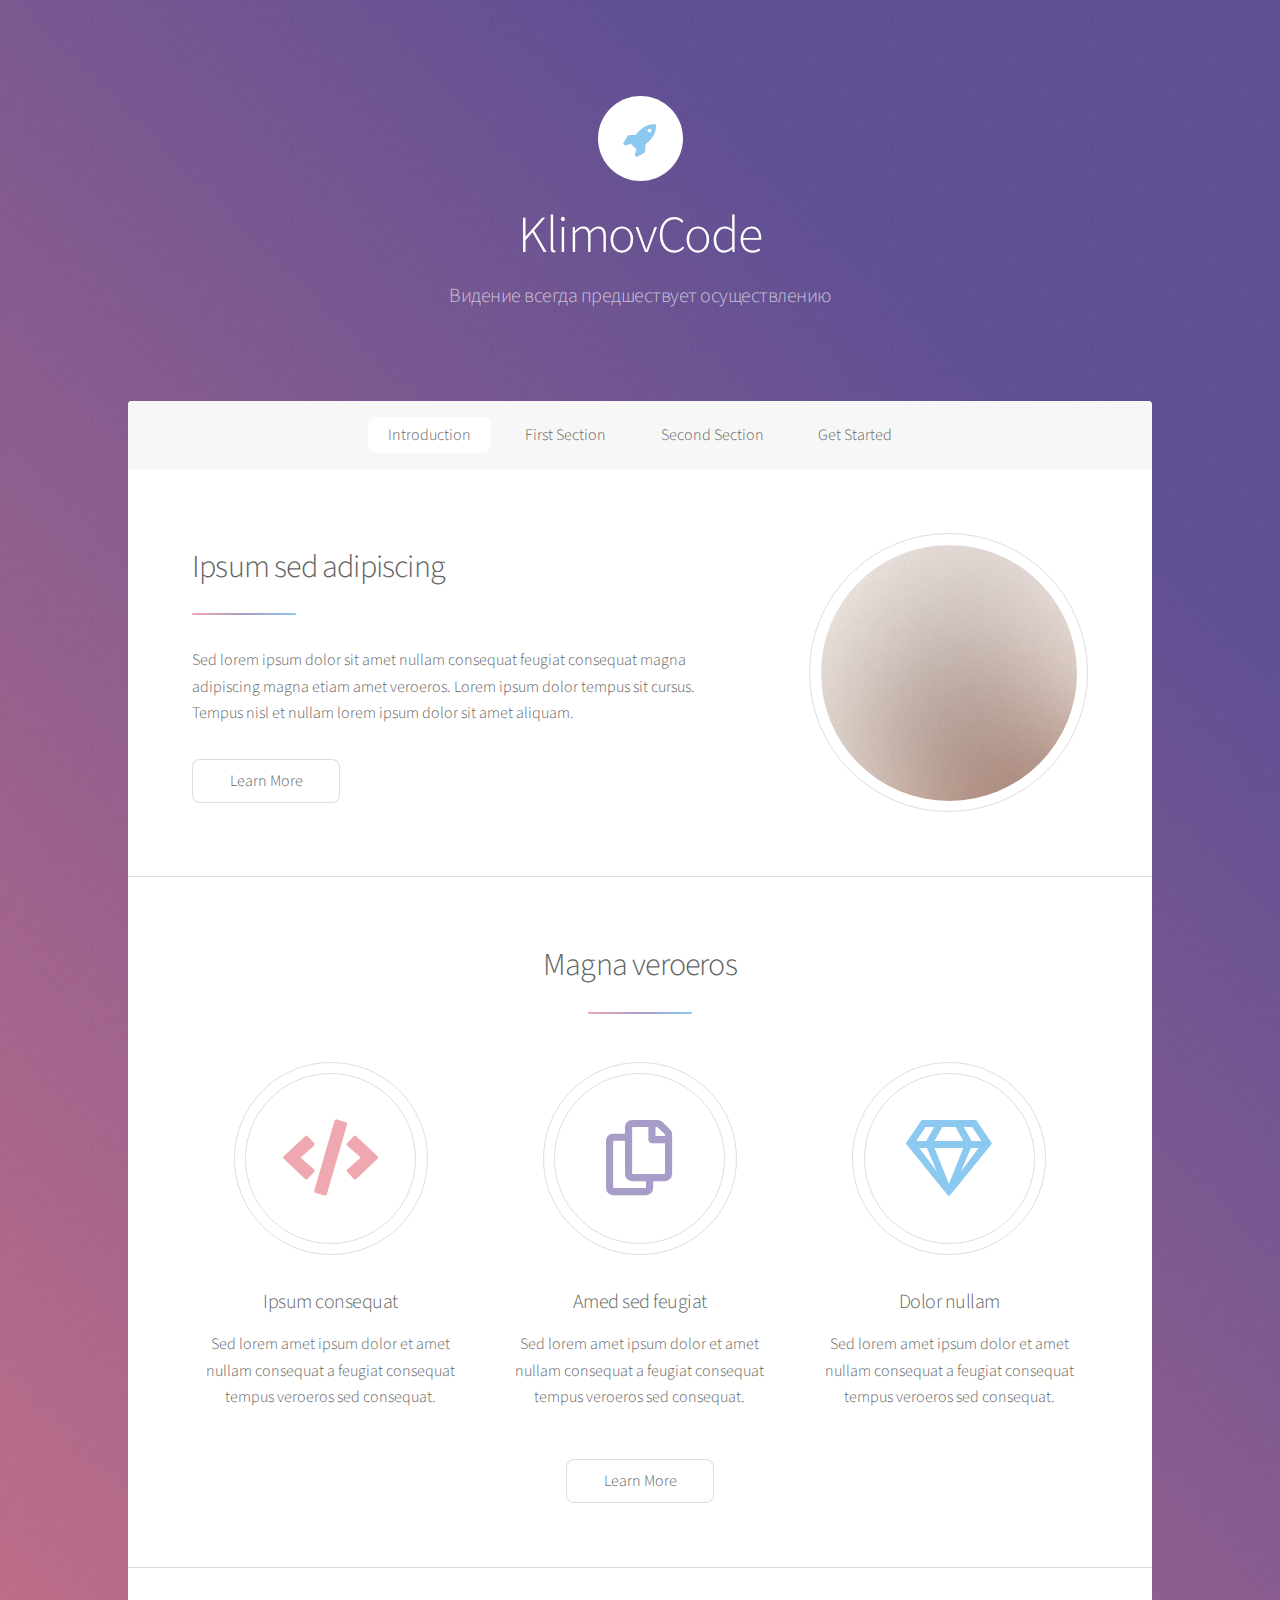
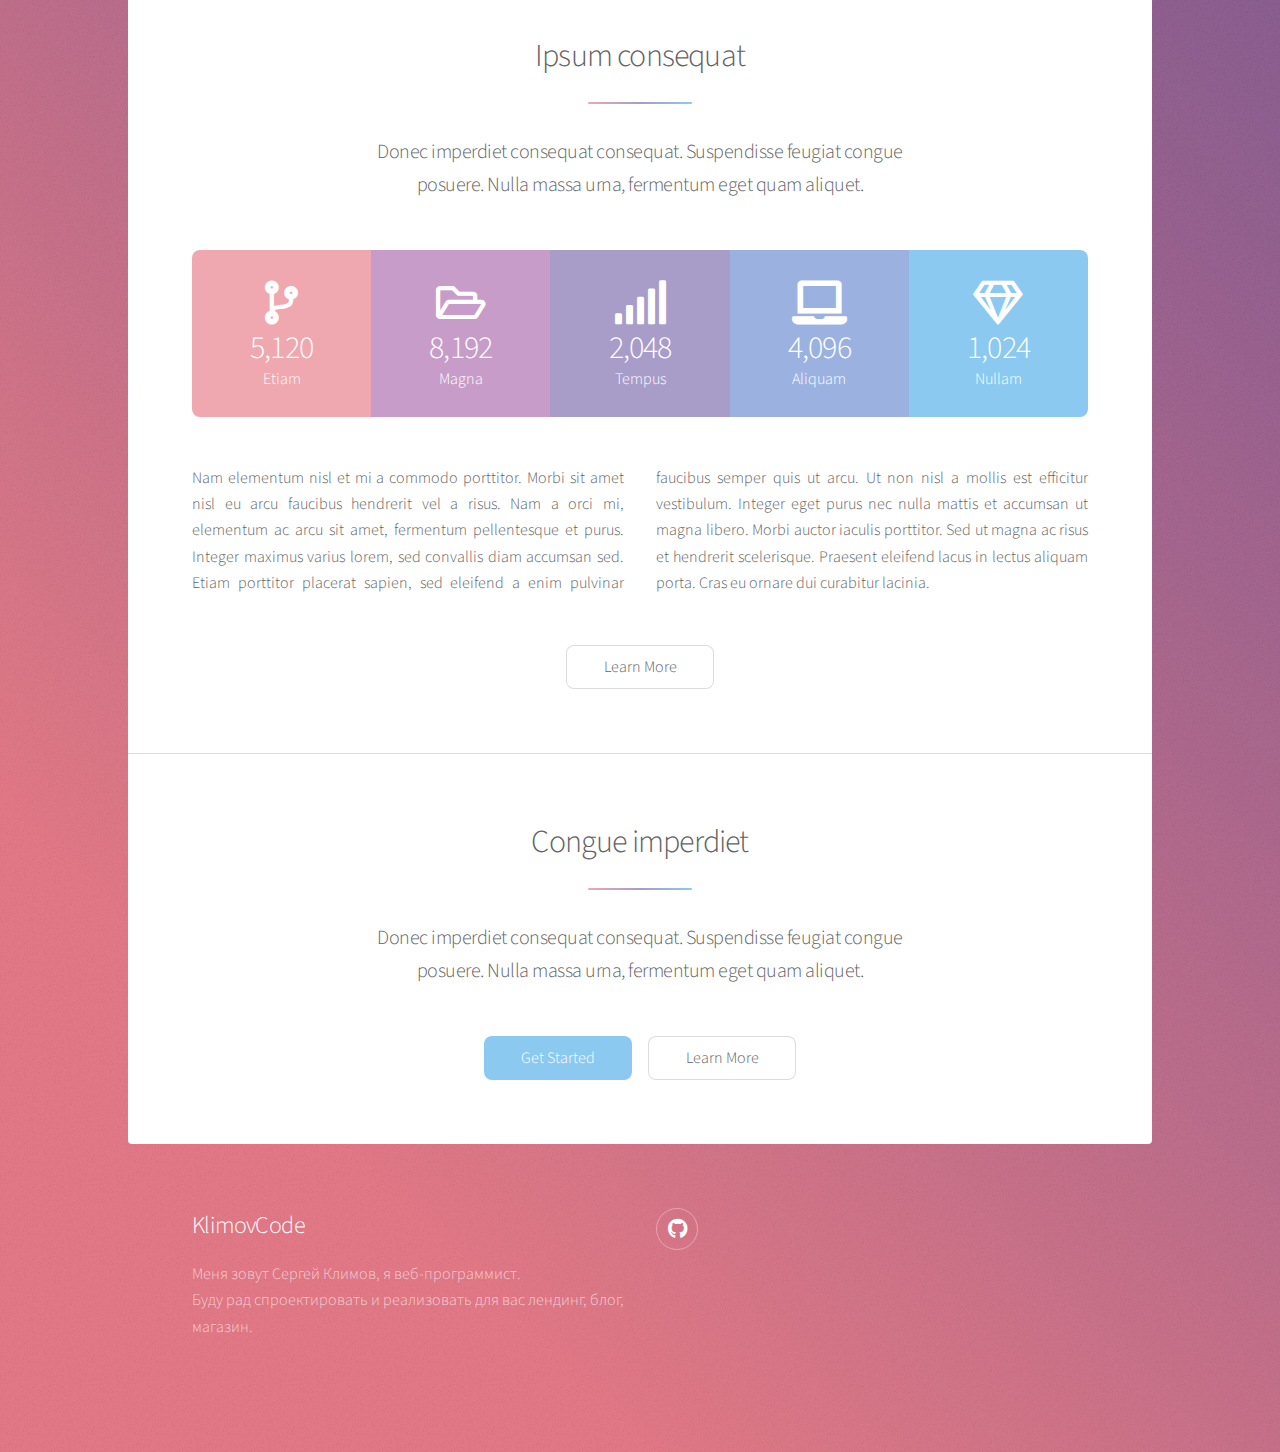
==== commit 26c4cab2: "update footer and header" ====
--- a/index.html
+++ b/index.html
@@ -20,9 +20,8 @@
 				<!-- Header -->
 					<header id="header" class="alt">
 						<span class="logo"><img src="images/logo.svg" alt="" /></span>
-						<h1>Stellar</h1>
-						<p>Just another free, fully responsive site template<br />
-						built by <a href="https://twitter.com/ajlkn">@ajlkn</a> for <a href="https://html5up.net">HTML5 UP</a>.</p>
+						<h1>KlimovCode</h1>
+    					<p>Видение всегда предшествует осуществлению</p>
 					</header>
 
 				<!-- Nav -->
@@ -193,7 +192,7 @@
             <!-- <li><a href="#" class="icon fa-twitter alt"><span class="label">Twitter</span></a></li>
             <li><a href="#" class="icon fa-facebook alt"><span class="label">Facebook</span></a></li>
             <li><a href="#" class="icon fa-instagram alt"><span class="label">Instagram</span></a></li> -->
-            <li><a href="https://github.com/KlimovCode" class="icon fa-github alt"><span class="label">GitHub</span></a></li>
+            <li><a href="https://github.com/KlimovCode" class="icon brands fa-github alt"><span class="label">GitHub</span></a></li>
             <!-- <li><a href="#" class="icon fa-dribbble alt"><span class="label">Dribbble</span></a></li> -->
         </ul>
     </section>
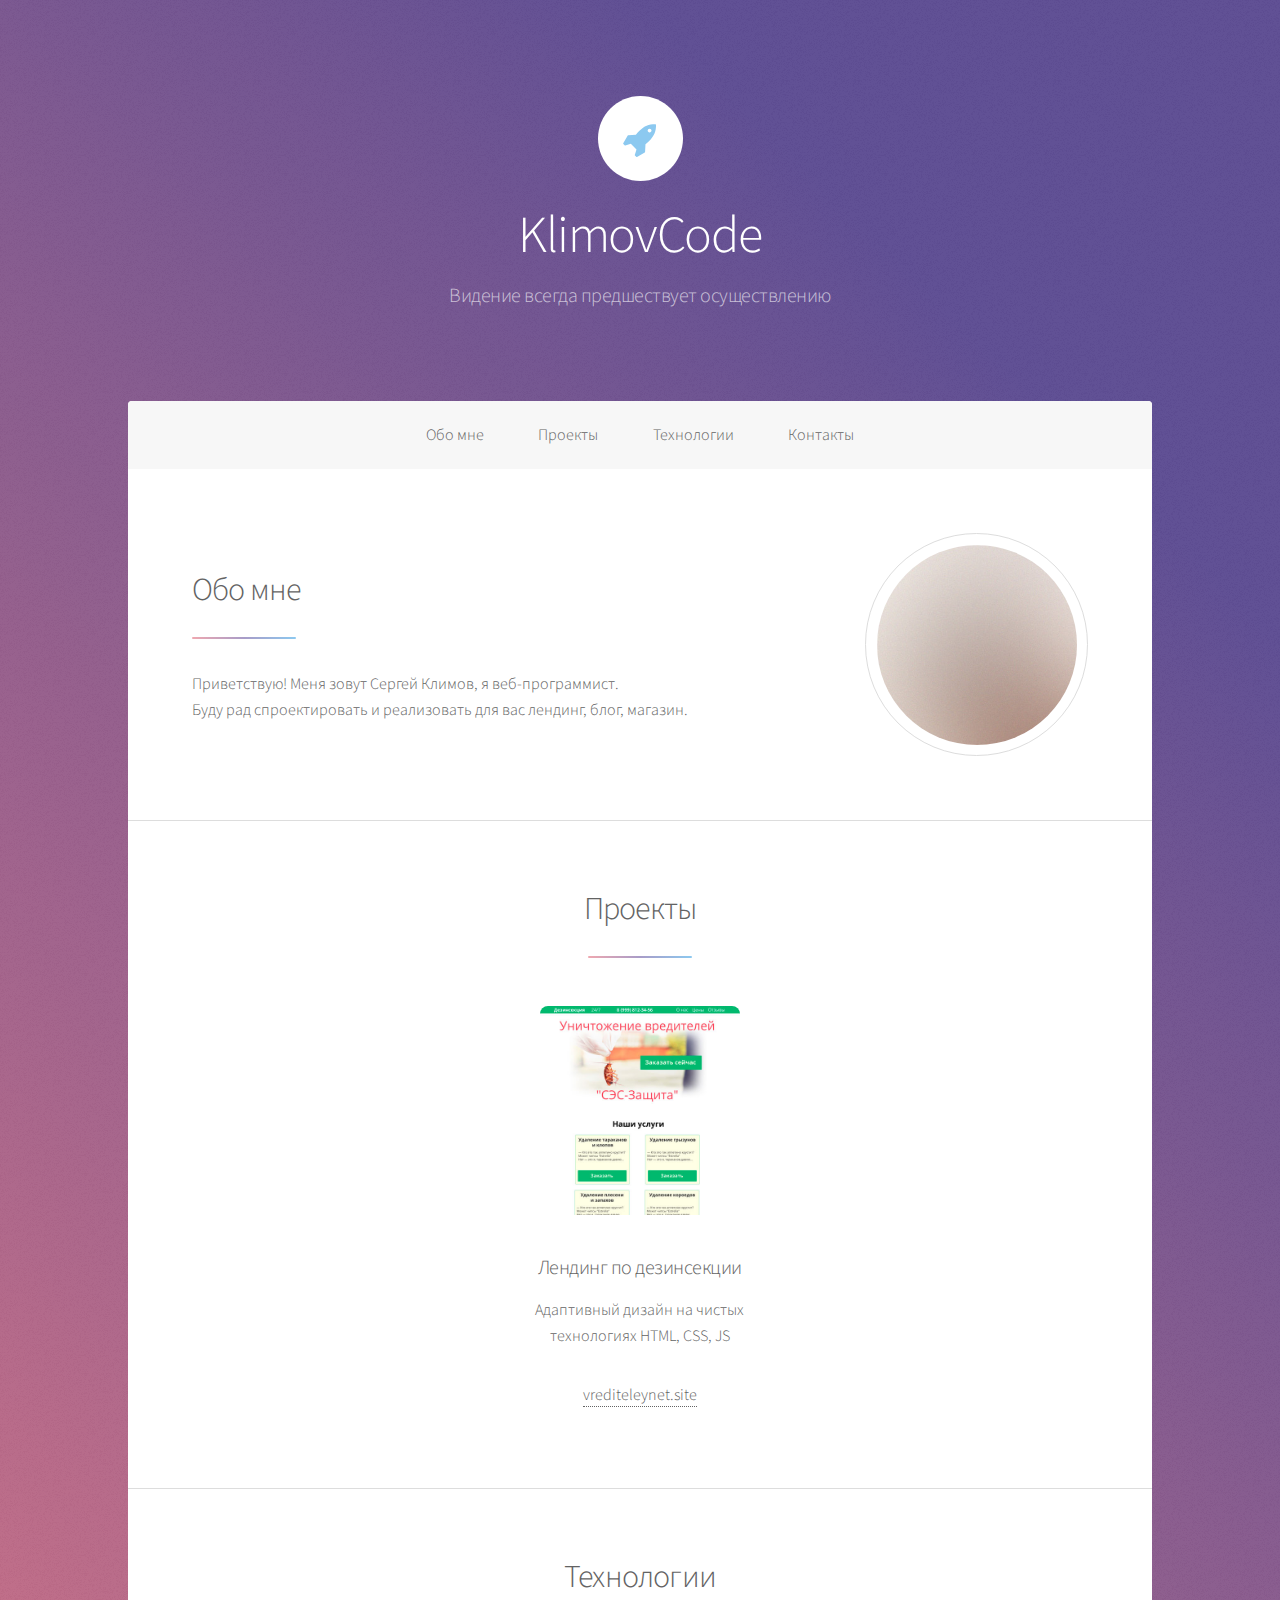
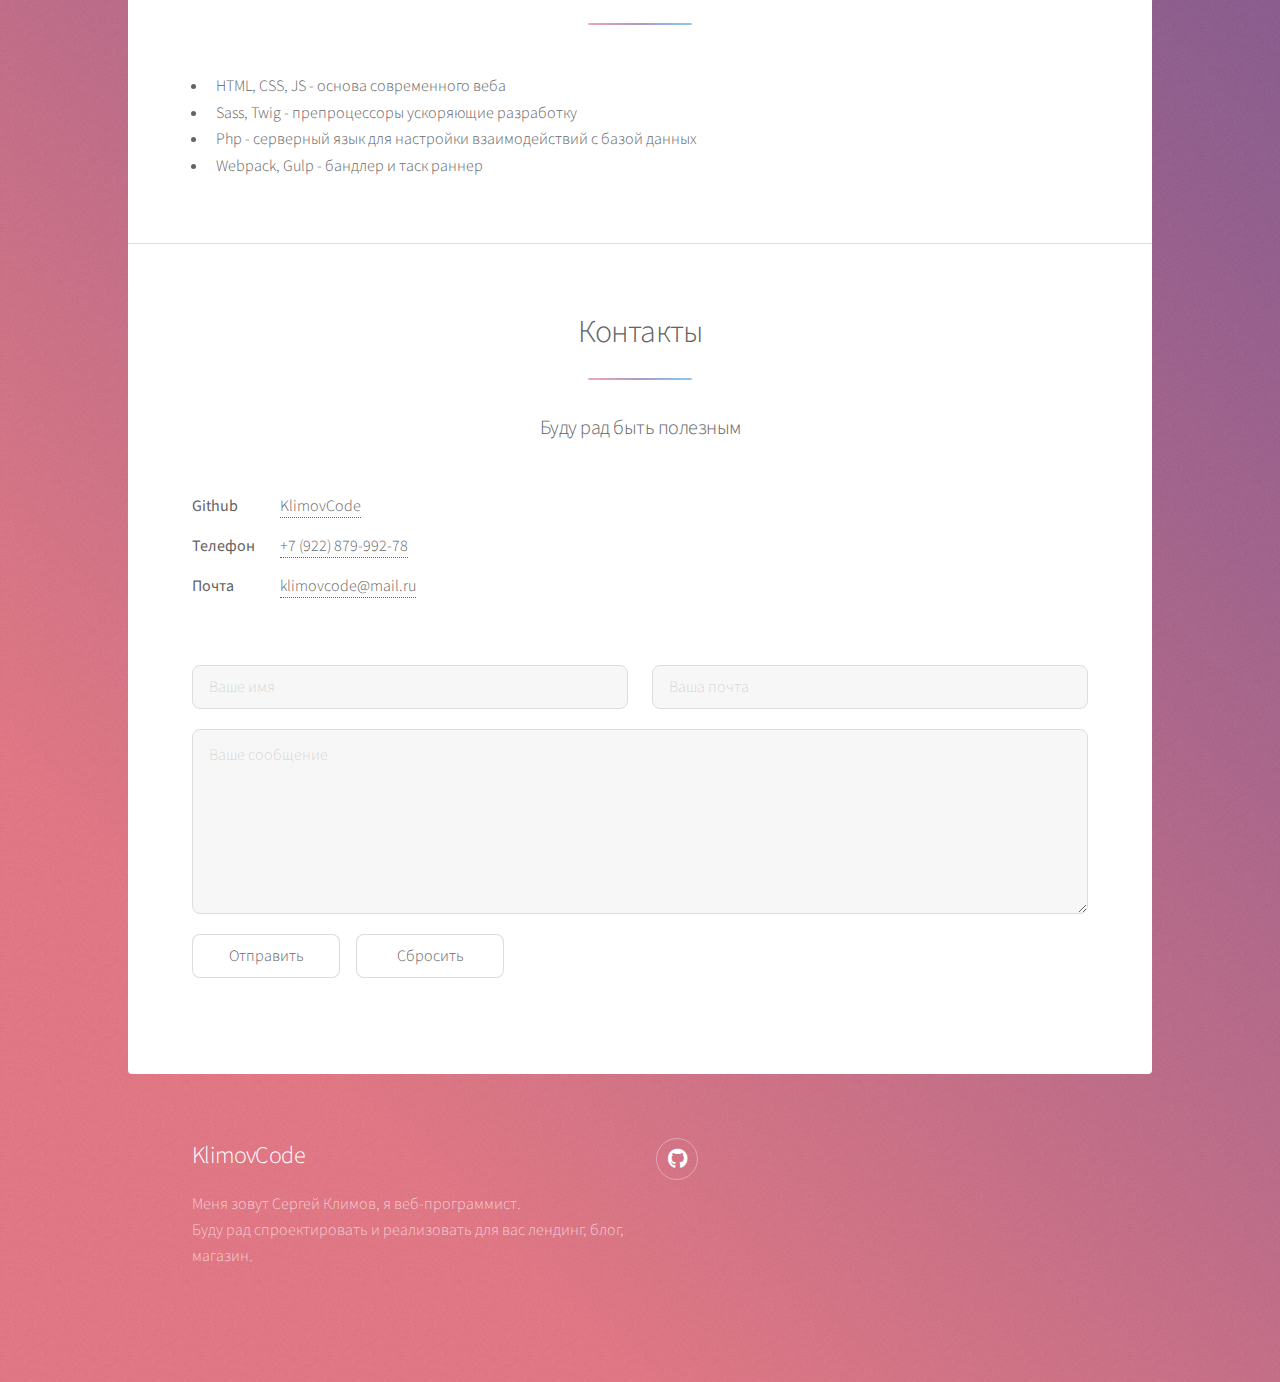
==== commit 99fadc4a: "done layout" ====
--- a/index.html
+++ b/index.html
@@ -6,11 +6,20 @@
 -->
 <html>
 	<head>
-		<title>Stellar by HTML5 UP</title>
+		<title>KlimovCode</title>
 		<meta charset="utf-8" />
+		<link rel="icon" href="favicon.ico" />
 		<meta name="viewport" content="width=device-width, initial-scale=1, user-scalable=no" />
 		<link rel="stylesheet" href="assets/css/main.css" />
 		<noscript><link rel="stylesheet" href="assets/css/noscript.css" /></noscript>
+		<style>
+			.image img{
+				max-width: 200px;
+			}
+			.mt1 {
+				margin-top: 20px;
+			}
+		</style>
 	</head>
 	<body class="is-preload">
 
@@ -27,10 +36,10 @@
 				<!-- Nav -->
 					<nav id="nav">
 						<ul>
-							<li><a href="#intro" class="active">Introduction</a></li>
-							<li><a href="#first">First Section</a></li>
-							<li><a href="#second">Second Section</a></li>
-							<li><a href="#cta">Get Started</a></li>
+							<li><a href="#intro">Обо мне</a></li>
+        					<li><a href="#first">Проекты</a></li>
+        					<li><a href="#second">Технологии</a></li>
+       	 					<li><a href="#cta">Контакты</a></li>
 						</ul>
 					</nav>
 
@@ -42,14 +51,11 @@
 								<div class="spotlight">
 									<div class="content">
 										<header class="major">
-											<h2>Ipsum sed adipiscing</h2>
+											<h2>Обо мне</h2>
 										</header>
-										<p>Sed lorem ipsum dolor sit amet nullam consequat feugiat consequat magna
-										adipiscing magna etiam amet veroeros. Lorem ipsum dolor tempus sit cursus.
-										Tempus nisl et nullam lorem ipsum dolor sit amet aliquam.</p>
-										<ul class="actions">
-											<li><a href="generic.html" class="button">Learn More</a></li>
-										</ul>
+										<p>Приветствую!
+                						Меня зовут Сергей Климов, я веб-программист. <br />
+                						Буду рад спроектировать и реализовать для вас лендинг, блог, магазин.</p>
 									</div>
 									<span class="image"><img src="images/pic01.jpg" alt="" /></span>
 								</div>
@@ -58,148 +64,86 @@
 						<!-- First Section -->
 							<section id="first" class="main special">
 								<header class="major">
-									<h2>Magna veroeros</h2>
+									<h2>Проекты</h2>
 								</header>
 								<ul class="features">
 									<li>
-										<span class="icon solid major style1 fa-code"></span>
-										<h3>Ipsum consequat</h3>
-										<p>Sed lorem amet ipsum dolor et amet nullam consequat a feugiat consequat tempus veroeros sed consequat.</p>
-									</li>
-									<li>
-										<span class="icon major style3 fa-copy"></span>
-										<h3>Amed sed feugiat</h3>
-										<p>Sed lorem amet ipsum dolor et amet nullam consequat a feugiat consequat tempus veroeros sed consequat.</p>
-									</li>
-									<li>
-										<span class="icon major style5 fa-gem"></span>
-										<h3>Dolor nullam</h3>
-										<p>Sed lorem amet ipsum dolor et amet nullam consequat a feugiat consequat tempus veroeros sed consequat.</p>
-									</li>
+							            <span class="image"><img src="images/ses.jpg" alt="ses" /></span>
+							            <h3 style="margin-top:30px">Лендинг по дезинсекции</h3>
+							            <p>Адаптивный дизайн на чистых технологиях HTML, CSS, JS</p>
+							            <a href="http://vrediteleynet.site/">vrediteleynet.site</a>
+							        </li>
 								</ul>
-								<footer class="major">
-									<ul class="actions special">
-										<li><a href="generic.html" class="button">Learn More</a></li>
-									</ul>
-								</footer>
 							</section>
 
 						<!-- Second Section -->
 							<section id="second" class="main special">
 								<header class="major">
-									<h2>Ipsum consequat</h2>
-									<p>Donec imperdiet consequat consequat. Suspendisse feugiat congue<br />
-									posuere. Nulla massa urna, fermentum eget quam aliquet.</p>
+									<h2>Технологии</h2>
 								</header>
-								<ul class="statistics">
-									<li class="style1">
-										<span class="icon solid fa-code-branch"></span>
-										<strong>5,120</strong> Etiam
-									</li>
-									<li class="style2">
-										<span class="icon fa-folder-open"></span>
-										<strong>8,192</strong> Magna
-									</li>
-									<li class="style3">
-										<span class="icon solid fa-signal"></span>
-										<strong>2,048</strong> Tempus
-									</li>
-									<li class="style4">
-										<span class="icon solid fa-laptop"></span>
-										<strong>4,096</strong> Aliquam
-									</li>
-									<li class="style5">
-										<span class="icon fa-gem"></span>
-										<strong>1,024</strong> Nullam
-									</li>
-								</ul>
-								<p class="content">Nam elementum nisl et mi a commodo porttitor. Morbi sit amet nisl eu arcu faucibus hendrerit vel a risus. Nam a orci mi, elementum ac arcu sit amet, fermentum pellentesque et purus. Integer maximus varius lorem, sed convallis diam accumsan sed. Etiam porttitor placerat sapien, sed eleifend a enim pulvinar faucibus semper quis ut arcu. Ut non nisl a mollis est efficitur vestibulum. Integer eget purus nec nulla mattis et accumsan ut magna libero. Morbi auctor iaculis porttitor. Sed ut magna ac risus et hendrerit scelerisque. Praesent eleifend lacus in lectus aliquam porta. Cras eu ornare dui curabitur lacinia.</p>
-								<footer class="major">
-									<ul class="actions special">
-										<li><a href="generic.html" class="button">Learn More</a></li>
-									</ul>
-								</footer>
+								<ul class="align-left">
+							        <li>HTML, CSS, JS - основа современного веба</li>
+							        <li>Sass, Twig - препроцессоры ускоряющие разработку</li>
+							        <li>Php - серверный язык для настройки взаимодействий с базой данных</li>
+							        <li>Webpack, Gulp - бандлер и таск раннер</li>
+							    </ul>
 							</section>
 
 						<!-- Get Started -->
 							<section id="cta" class="main special">
-								<header class="major">
-									<h2>Congue imperdiet</h2>
-									<p>Donec imperdiet consequat consequat. Suspendisse feugiat congue<br />
-									posuere. Nulla massa urna, fermentum eget quam aliquet.</p>
-								</header>
-								<footer class="major">
-									<ul class="actions special">
-										<li><a href="generic.html" class="button primary">Get Started</a></li>
-										<li><a href="generic.html" class="button">Learn More</a></li>
-									</ul>
-								</footer>
+								    <header class="major">
+								        <h2>Контакты</h2>
+								        <p>Буду рад быть полезным</p>
+								    </header>
+								    <div class="content">
+								        <dl class="alt align-left">
+								            <dt>Github</dt>
+								            <dd><a class="" href="https://github.com/KlimovCode">KlimovCode</a></dd>
+								            <dt>Телефон</dt>
+								            <dd><a class="" href="tel:+79228799278">+7 (922) 879-992-78</a></dd>
+								            <dt>Почта</dt>
+								            <dd><a href="mailto:klimovcode@mail.ru">klimovcode@mail.ru</a></dd>
+								        </dl>
+								        
+								        <form method="post" action="./mail.php">
+								            <div class="row">
+								                <div class="col-6 col-12-xsmall mt1">
+								                    <input name="name" type="text" placeholder="Ваше имя" required>
+								                </div>
+								                <div class="col-6 col-12-xsmall mt1">
+								                    <input name="email" type="email" placeholder="Ваша почта" required>
+								                </div>
+								                <div class="col-12 mt1">
+								                    <textarea name="message" id="demo-message" placeholder="Ваше сообщение" rows="6" required></textarea>
+								                </div>
+								                <div class="col-12 mt1">
+								                    <ul class="actions">
+								                        <li><input type="submit" value="Отправить" class="special" /></li>
+								                        <li><input type="reset" value="Сбросить" /></li>
+								                    </ul>
+								                </div>
+								            </div>
+								        </form>
+								    </div>
 							</section>
-
 					</div>
 
-				<!-- Footer -->
-					<!-- <footer id="footer">
-						<section>
-							<h2>Aliquam sed mauris</h2>
-							<p>Sed lorem ipsum dolor sit amet et nullam consequat feugiat consequat magna adipiscing tempus etiam dolore veroeros. eget dapibus mauris. Cras aliquet, nisl ut viverra sollicitudin, ligula erat egestas velit, vitae tincidunt odio.</p>
-							<ul class="actions">
-								<li><a href="generic.html" class="button">Learn More</a></li>
-							</ul>
-						</section>
-						<section>
-							<h2>Etiam feugiat</h2>
-							<dl class="alt">
-								<dt>Address</dt>
-								<dd>1234 Somewhere Road &bull; Nashville, TN 00000 &bull; USA</dd>
-								<dt>Phone</dt>
-								<dd>(000) 000-0000 x 0000</dd>
-								<dt>Email</dt>
-								<dd><a href="#">information@untitled.tld</a></dd>
-							</dl>
-							<ul class="icons">
-								<li><a href="#" class="icon brands fa-twitter alt"><span class="label">Twitter</span></a></li>
-								<li><a href="#" class="icon brands fa-facebook-f alt"><span class="label">Facebook</span></a></li>
-								<li><a href="#" class="icon brands fa-instagram alt"><span class="label">Instagram</span></a></li>
-								<li><a href="#" class="icon brands fa-github alt"><span class="label">GitHub</span></a></li>
-								<li><a href="#" class="icon brands fa-dribbble alt"><span class="label">Dribbble</span></a></li>
-							</ul>
-						</section>
-						<p class="copyright">&copy; Untitled. Design: <a href="https://html5up.net">HTML5 UP</a>.</p>
-					</footer> -->
-					<!-- Footer -->
-<footer id="footer">
-    <section>
-        <h2>KlimovCode</h2>
-        <p>Меня зовут Сергей Климов, я веб-программист. <br />
-                Буду рад спроектировать и реализовать для вас лендинг, блог, магазин.
-        </p>
-        <!-- <ul class="actions">
-            <li><a href="generic.html" class="button">Learn More</a></li>
-        </ul> -->
-    </section>
-    <section>
-        <!-- <h2>Etiam feugiat</h2>
-        <dl class="alt">
-            <dt>Address</dt>
-            <dd>1234 Somewhere Road &bull; Nashville, TN 00000 &bull; USA</dd>
-            <dt>Phone</dt>
-            <dd>(000) 000-0000 x 0000</dd>
-            <dt>Email</dt>
-            <dd><a href="#">information@untitled.tld</a></dd>
-        </dl> -->
-        <ul class="icons">
-            <!-- <li><a href="#" class="icon fa-twitter alt"><span class="label">Twitter</span></a></li>
-            <li><a href="#" class="icon fa-facebook alt"><span class="label">Facebook</span></a></li>
-            <li><a href="#" class="icon fa-instagram alt"><span class="label">Instagram</span></a></li> -->
-            <li><a href="https://github.com/KlimovCode" class="icon brands fa-github alt"><span class="label">GitHub</span></a></li>
-            <!-- <li><a href="#" class="icon fa-dribbble alt"><span class="label">Dribbble</span></a></li> -->
-        </ul>
-    </section>
-    <!-- <p class="copyright">&copy; Untitled. Design: <a href="https://html5up.net">HTML5 UP</a>.</p> -->
-</footer>
+				
+	<footer id="footer">
+	    <section>
+	        <h2>KlimovCode</h2>
+	        <p>Меня зовут Сергей Климов, я веб-программист. <br />
+	                Буду рад спроектировать и реализовать для вас лендинг, блог, магазин.
+	        </p>
+	    </section>
+	    <section>      
+	        <ul class="icons">
+	            <li><a href="https://github.com/KlimovCode" class="icon brands fa-github alt"><span class="label">GitHub</span></a></li>
+	        </ul>
+	    </section>
+	</footer>
 
-			</div>
+</div>
 
 		<!-- Scripts -->
 			<script src="assets/js/jquery.min.js"></script>
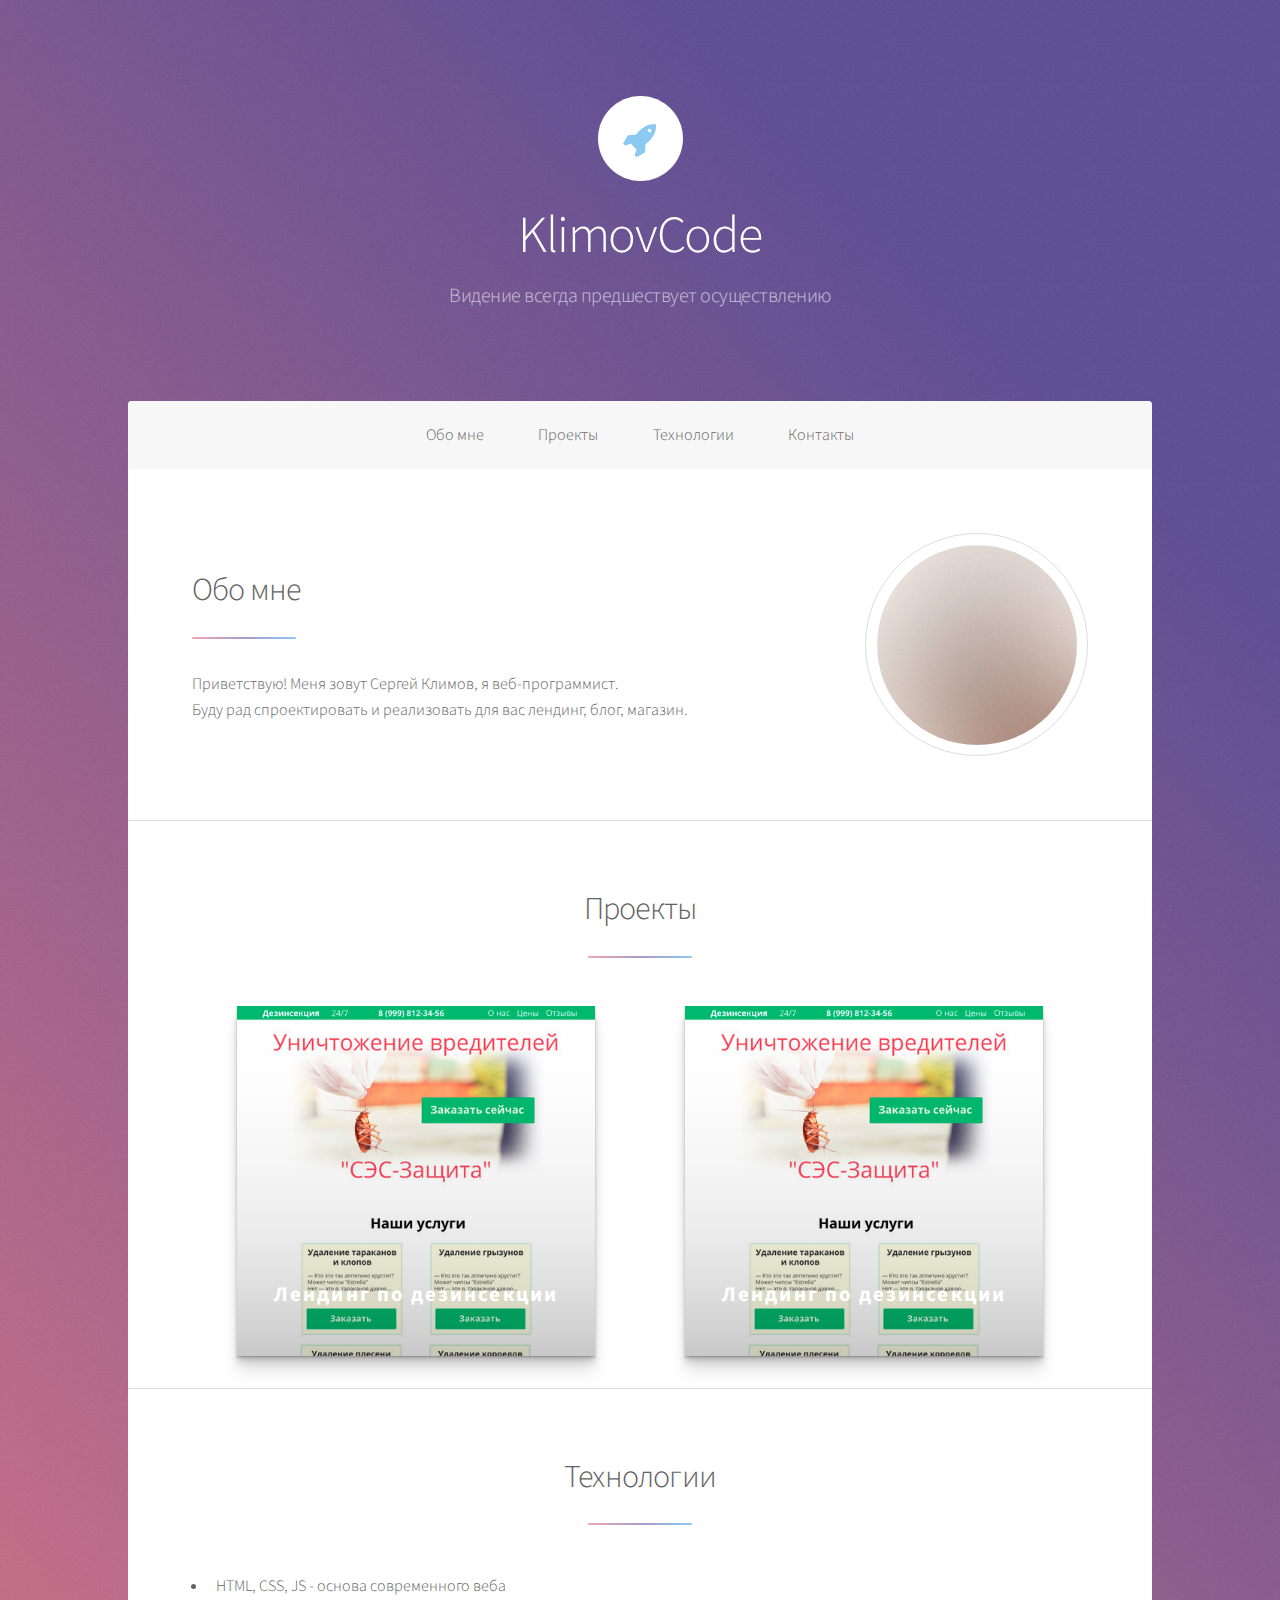
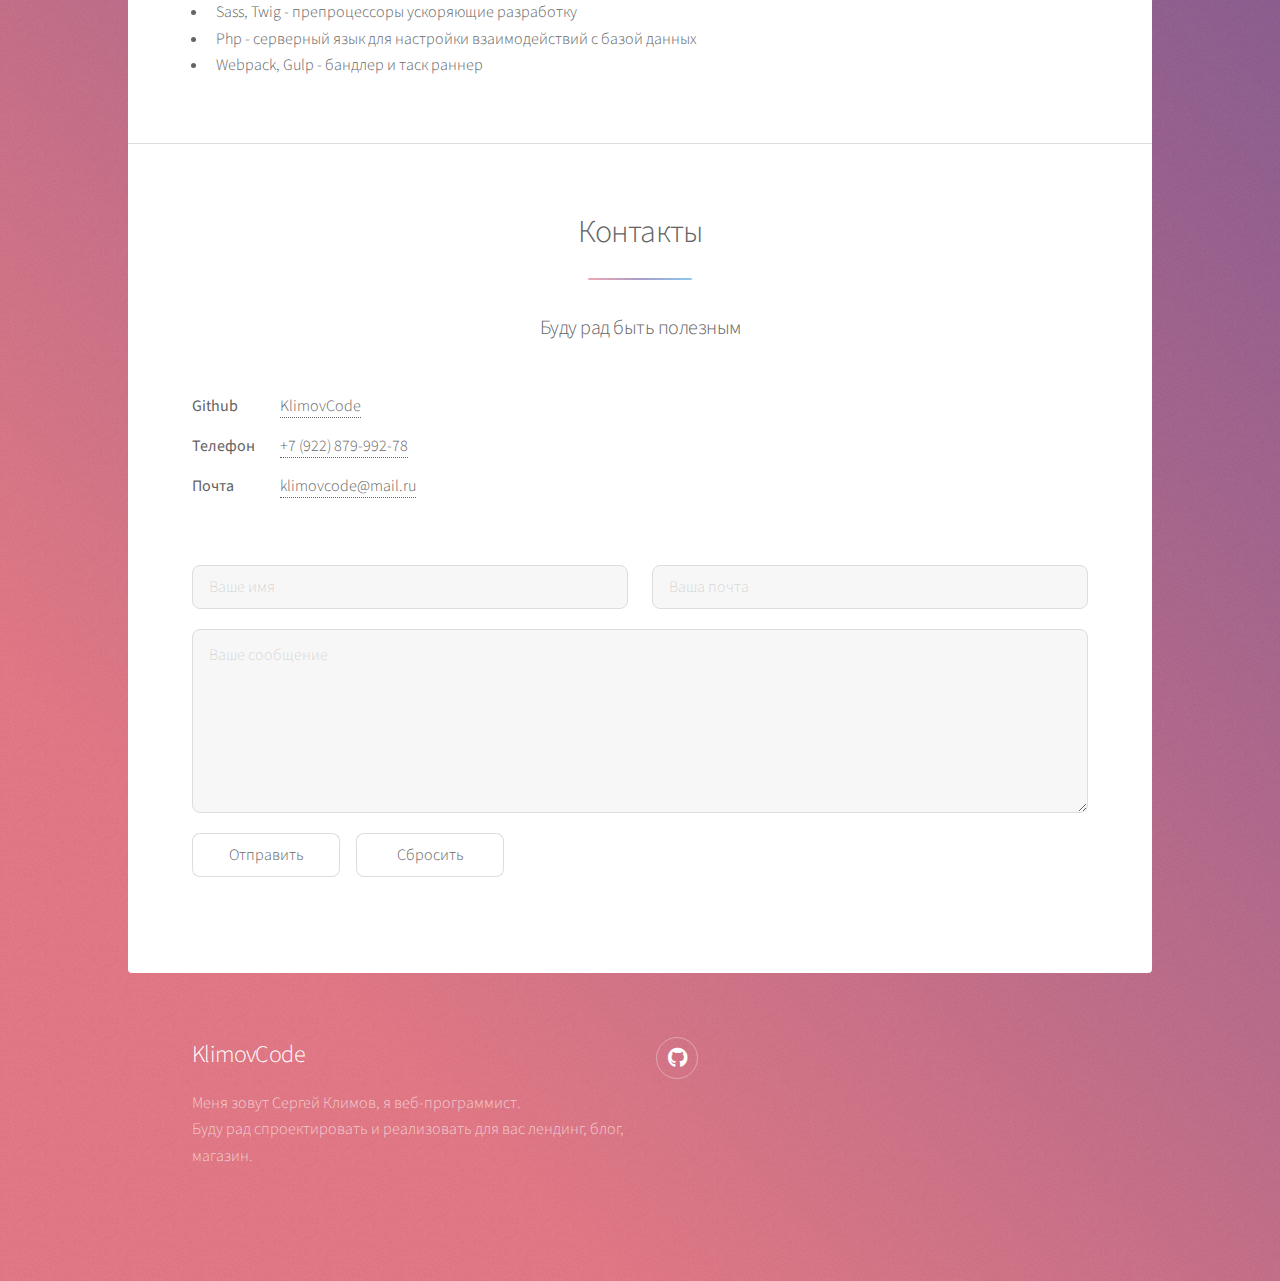
==== commit 8cefd15f: "update card with projects" ====
--- a/index.html
+++ b/index.html
@@ -11,6 +11,7 @@
 		<link rel="icon" href="favicon.ico" />
 		<meta name="viewport" content="width=device-width, initial-scale=1, user-scalable=no" />
 		<link rel="stylesheet" href="assets/css/main.css" />
+		<link rel="stylesheet" href="vendors/cardhoverinteraction.css">
 		<noscript><link rel="stylesheet" href="assets/css/noscript.css" /></noscript>
 		<style>
 			.image img{
@@ -66,14 +67,30 @@
 								<header class="major">
 									<h2>Проекты</h2>
 								</header>
-								<ul class="features">
-									<li>
-							            <span class="image"><img src="images/ses.jpg" alt="ses" /></span>
+								<!-- <ul class="features">
+									<li> -->
+							            <!-- <span class="image"><img src="images/ses.jpg" alt="ses" /></span>
 							            <h3 style="margin-top:30px">Лендинг по дезинсекции</h3>
 							            <p>Адаптивный дизайн на чистых технологиях HTML, CSS, JS</p>
-							            <a href="http://vrediteleynet.site/">vrediteleynet.site</a>
-							        </li>
-								</ul>
+							            <a href="http://vrediteleynet.site/">vrediteleynet.site</a> -->
+							            <div class="cards">
+										  <div class="card">
+										    <div class="card__inner">
+										      <h2 class="card__title">Лендинг по дезинсекции</h2>
+										      <p class="card__copy">Адаптивный дизайн на чистых технологиях HTML, CSS, JS</p>
+										      <a href="http://vrediteleynet.site/" class="card__btn">Перейти на сайт</a>
+										    </div>
+										  </div>
+										  <div class="card">
+										    <div class="card__inner">
+										      <h2 class="card__title">Лендинг по дезинсекции</h2>
+										      <p class="card__copy">Адаптивный дизайн на чистых технологиях HTML, CSS, JS</p>
+										      <a href="http://vrediteleynet.site/" class="card__btn">Перейти на сайт</a>
+										    </div>
+										  </div>
+										</div>
+							        <!-- </li>
+								</ul> -->
 							</section>
 
 						<!-- Second Section -->
--- a/vendors/cardhoverinteraction.css
+++ b/vendors/cardhoverinteraction.css
@@ -0,0 +1,171 @@
+
+:root {
+  --d: 700ms;
+  --e: cubic-bezier(0.19, 1, 0.22, 1);
+}
+
+
+.cards {
+  display: flex;
+  flex-direction: row;
+  justify-content: space-around;
+  flex-wrap: wrap;
+  max-width: 1024px;
+  margin: 0 auto;
+}
+@media (min-width: 600px) {
+  .cards {
+    
+  }
+}
+@media (min-width: 800px) {
+  .cards {
+
+  }
+}
+
+.card {
+  position: relative;
+  display: flex;
+  align-items: flex-end;
+  overflow: hidden;
+  padding: 1rem;
+  width: 40%;
+  min-width: 300px;
+  text-align: center;
+  color: whitesmoke;
+  background-color: whitesmoke;
+  box-shadow: 0 1px 1px rgba(0, 0, 0, 0.1), 0 2px 2px rgba(0, 0, 0, 0.1), 0 4px 4px rgba(0, 0, 0, 0.1), 0 8px 8px rgba(0, 0, 0, 0.1), 0 16px 16px rgba(0, 0, 0, 0.1);
+}
+@media (min-width: 600px) {
+  .card {
+    height: 350px;
+  }
+}
+@media (max-width: 800px) {
+  .card {
+    margin-top: 2em;
+  }
+}
+.card:before {
+  content: "";
+  position: absolute;
+  top: 0;
+  left: 0;
+  width: 100%;
+  height: 110%;
+  background-size: cover;
+  background-position: 0 0;
+  transition: transform calc(var(--d) * 1.5) var(--e);
+  pointer-events: none;
+}
+.card:after {
+  content: "";
+  display: block;
+  position: absolute;
+  top: 0;
+  left: 0;
+  width: 100%;
+  height: 200%;
+  pointer-events: none;
+  background-image: linear-gradient(to bottom, rgba(0, 0, 0, 0) 0%, rgba(0, 0, 0, 0.009) 11.7%, rgba(0, 0, 0, 0.034) 22.1%, rgba(0, 0, 0, 0.072) 31.2%, rgba(0, 0, 0, 0.123) 39.4%, rgba(0, 0, 0, 0.182) 46.6%, rgba(0, 0, 0, 0.249) 53.1%, rgba(0, 0, 0, 0.32) 58.9%, rgba(0, 0, 0, 0.394) 64.3%, rgba(0, 0, 0, 0.468) 69.3%, rgba(0, 0, 0, 0.54) 74.1%, rgba(0, 0, 0, 0.607) 78.8%, rgba(0, 0, 0, 0.668) 83.6%, rgba(0, 0, 0, 0.721) 88.7%, rgba(0, 0, 0, 0.762) 94.1%, rgba(0, 0, 0, 0.79) 100%);
+  transform: translateY(-50%);
+  transition: transform calc(var(--d) * 2) var(--e);
+}
+.card:nth-child(1):before {
+  background-image: url(../images/ses.jpg);
+}
+.card:nth-child(2):before {
+  background-image: url(../images/ses.jpg);
+}
+
+.card__inner {
+  position: relative;
+  display: flex;
+  flex-direction: column;
+  align-items: center;
+  width: 100%;
+  padding: 1rem;
+  transition: transform var(--d) var(--e);
+  z-index: 1;
+}
+.card__inner > * + * {
+  margin-top: 1rem;
+}
+
+.card__title {
+  font-size: 1.3rem;
+  font-weight: bold;
+  letter-spacing: 0.1em;
+  line-height: 1.2;
+  color: white !important;
+}
+
+.card__copy {
+  font-size: 1.125rem;
+  font-style: italic;
+  line-height: 1.35;
+}
+
+.card__btn {
+  cursor: pointer;
+  color: white;
+  border: 1px solid #eee;
+  border-radius: 20px;
+  padding: 0.2em 1em;
+  text-transform: uppercase;
+  font-size: 0.65em;
+  transition: all .5s ease-in-out !important; 
+}
+.card__btn:hover {
+  background-color: #ddd;
+  color: white;
+}
+.card__btn:focus {
+  outline: 1px dashed yellow;
+  outline-offset: 3px;
+}
+
+@media (hover: hover) and (min-width: 600px) {
+  .card:after {
+    transform: translateY(0);
+  }
+
+  .card__inner {
+    transform: translateY(calc(100% - 4.5rem));
+  }
+  .card__inner > *:not(.card__title) {
+    opacity: 0;
+    transform: translateY(1rem);
+    transition: transform var(--d) var(--e), opacity var(--d) var(--e);
+  }
+
+.card:hover,
+.card:focus-within {
+    align-items: center;
+  }
+  .card:hover:before,
+.card:focus-within:before {
+    transform: translateY(-4%);
+  }
+  .card:hover:after,
+.card:focus-within:after {
+    transform: translateY(-50%);
+  }
+  .card:hover .card__inner,
+.card:focus-within .card__inner {
+    transform: translateY(0);
+  }
+  .card:hover .card__inner > *:not(.card__title),
+.card:focus-within .card__inner > *:not(.card__title) {
+    opacity: 1;
+    transform: translateY(0);
+    transition-delay: calc(var(--d) / 8);
+  }
+
+  .card:focus-within:before, .card:focus-within:after,
+.card:focus-within .card__inner,
+.card:focus-within .card__inner > *:not(.card__title) {
+    transition-duration: 0s;
+  }
+}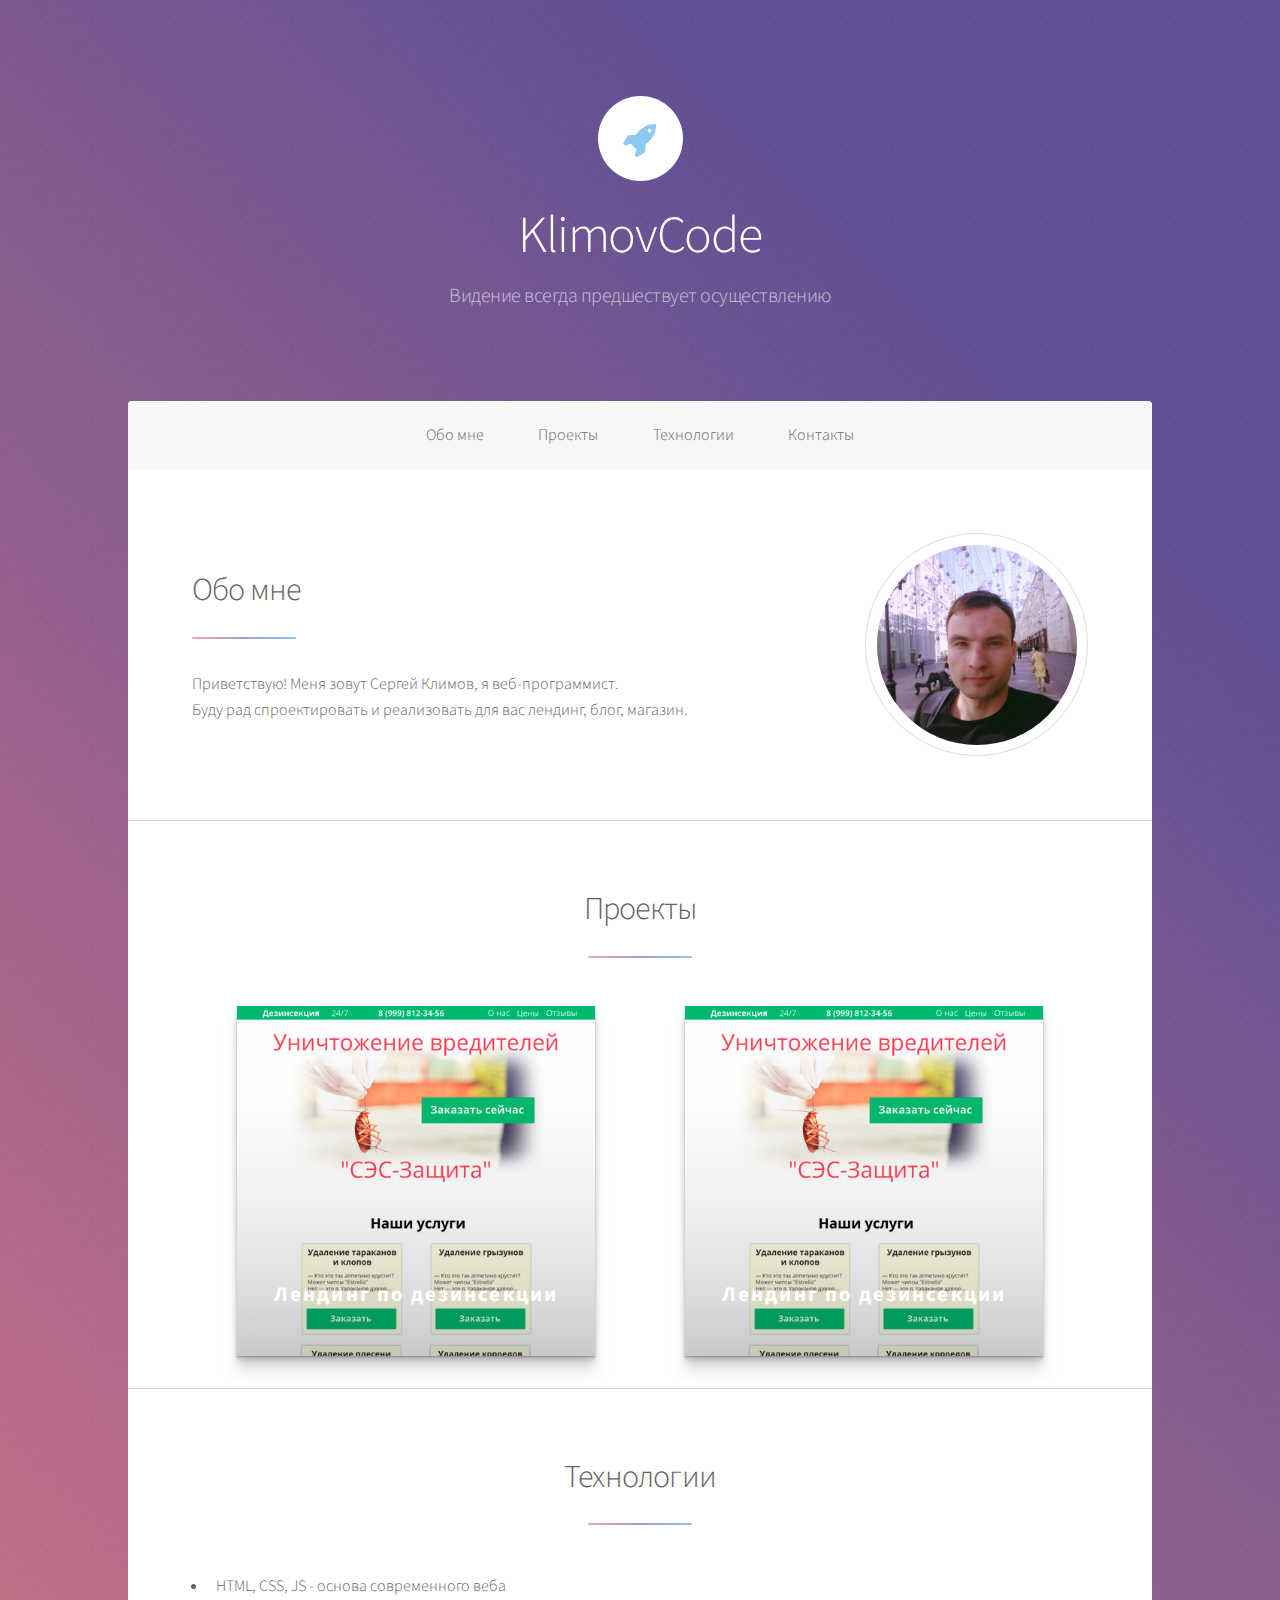
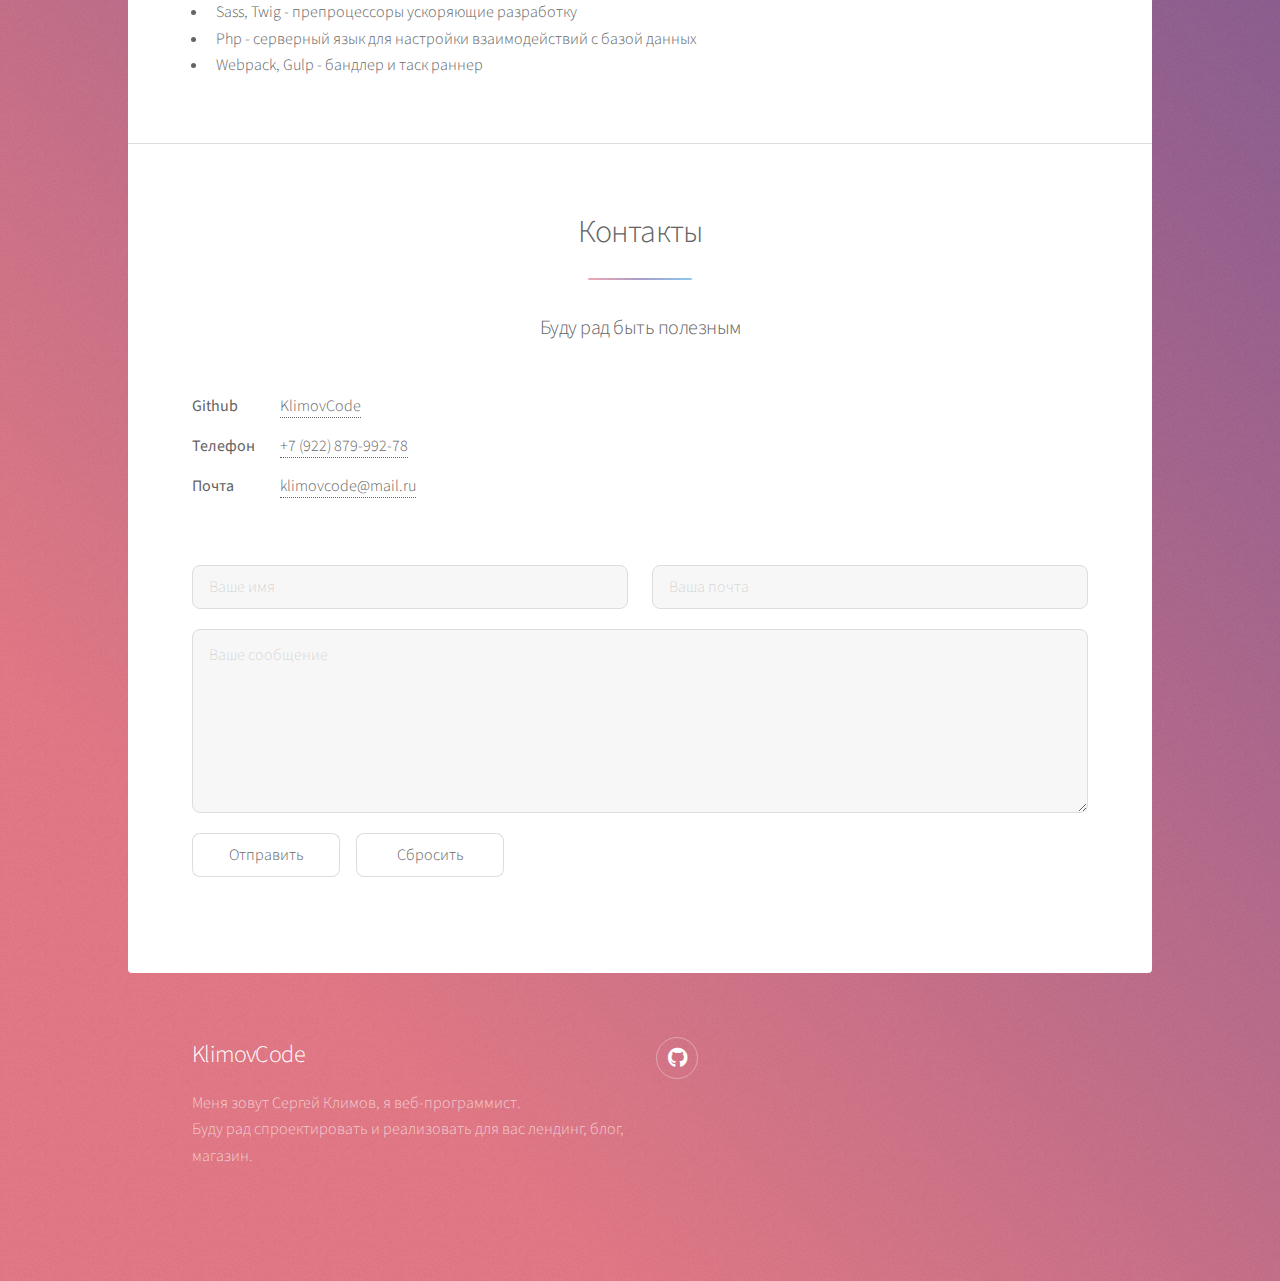
==== commit c6b8bf3e: "add image" ====
--- a/index.html
+++ b/index.html
@@ -58,7 +58,7 @@
                 						Меня зовут Сергей Климов, я веб-программист. <br />
                 						Буду рад спроектировать и реализовать для вас лендинг, блог, магазин.</p>
 									</div>
-									<span class="image"><img src="images/pic01.jpg" alt="" /></span>
+									<span class="image"><img src="images/my.jpg" alt="" /></span>
 								</div>
 							</section>
 
